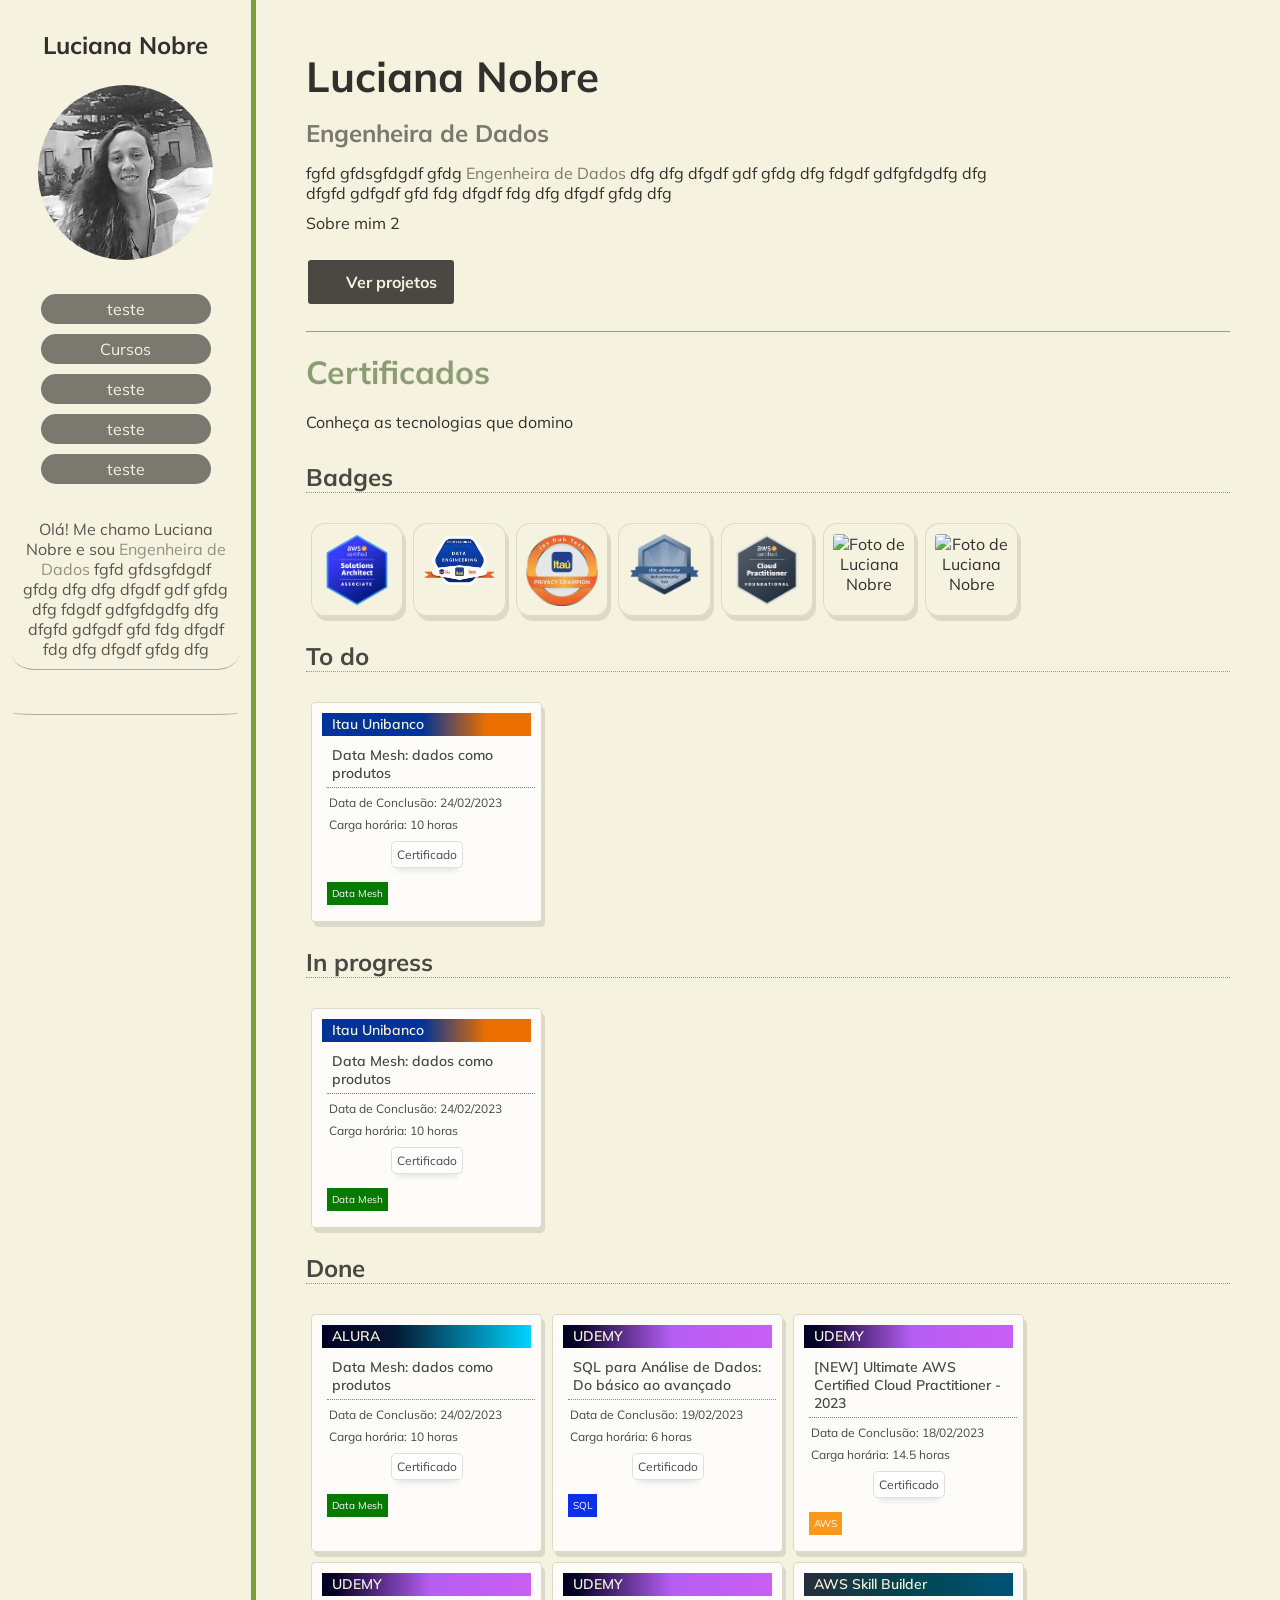
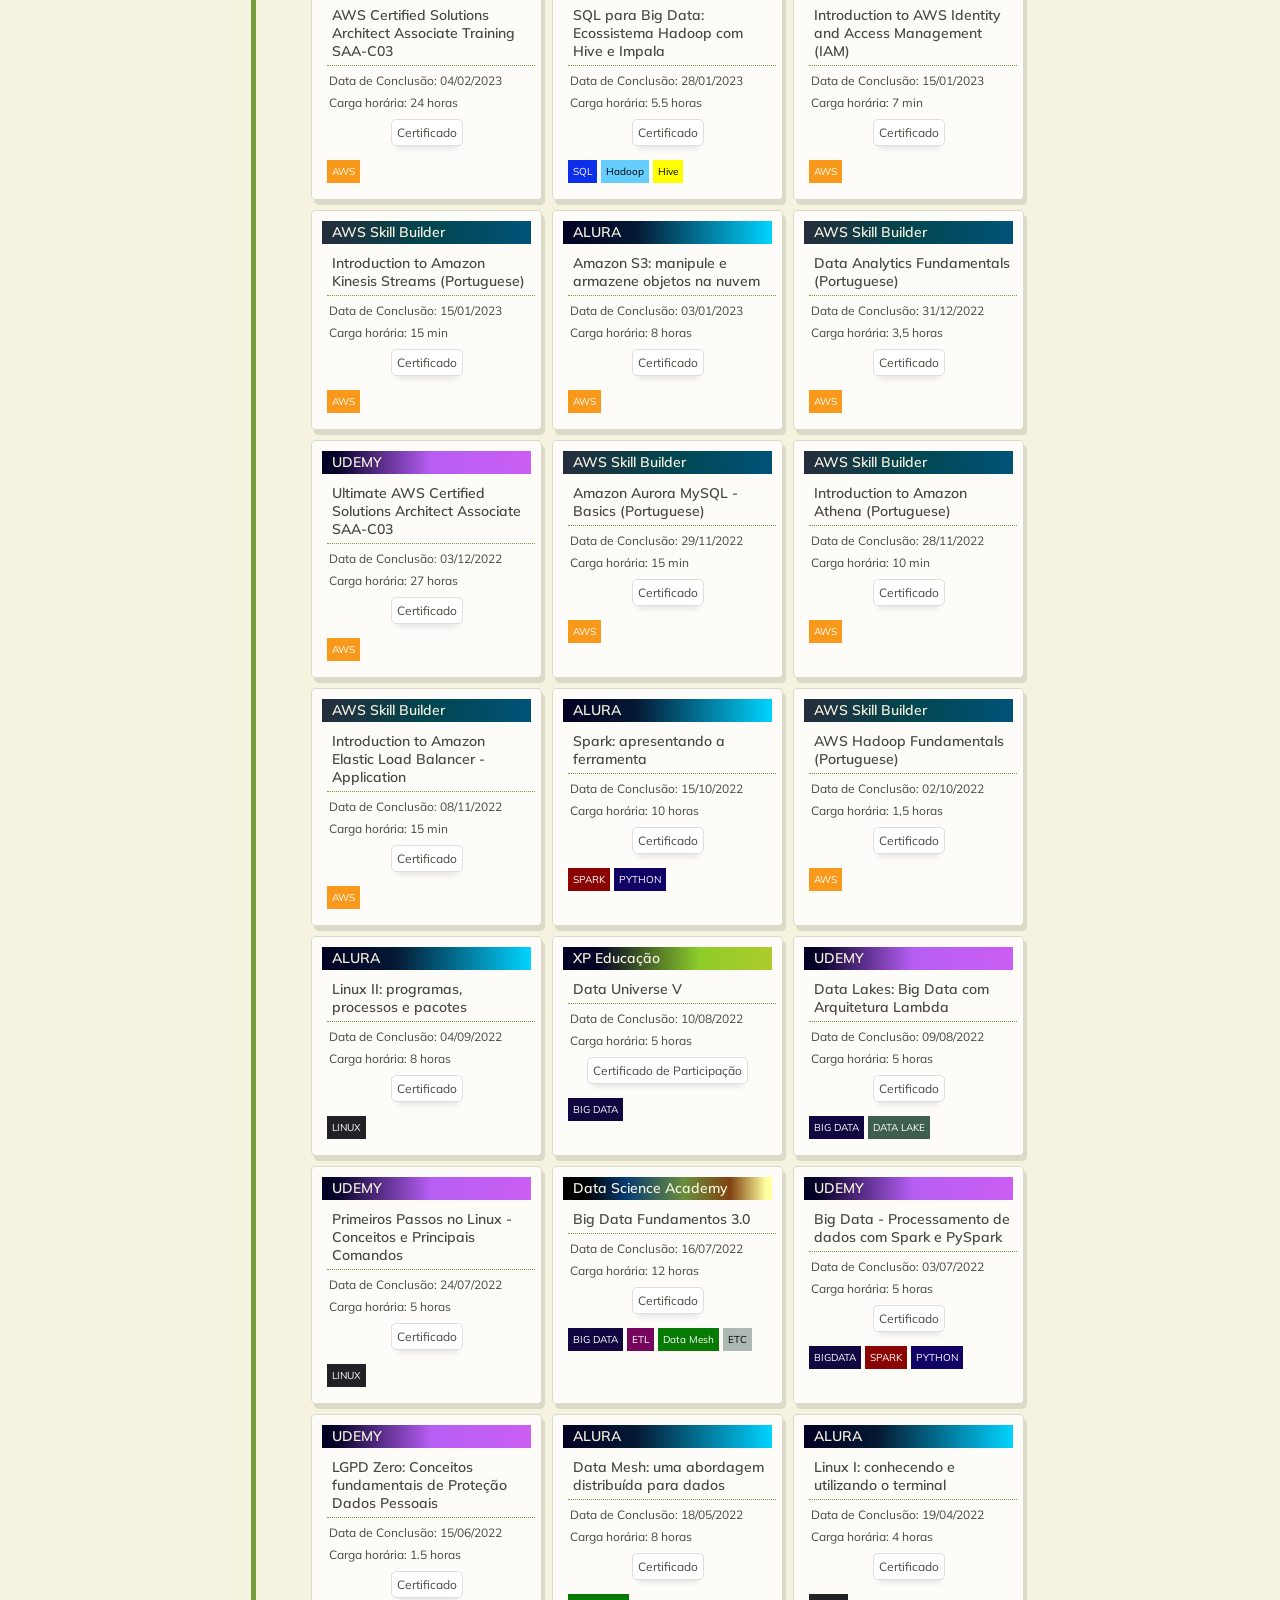
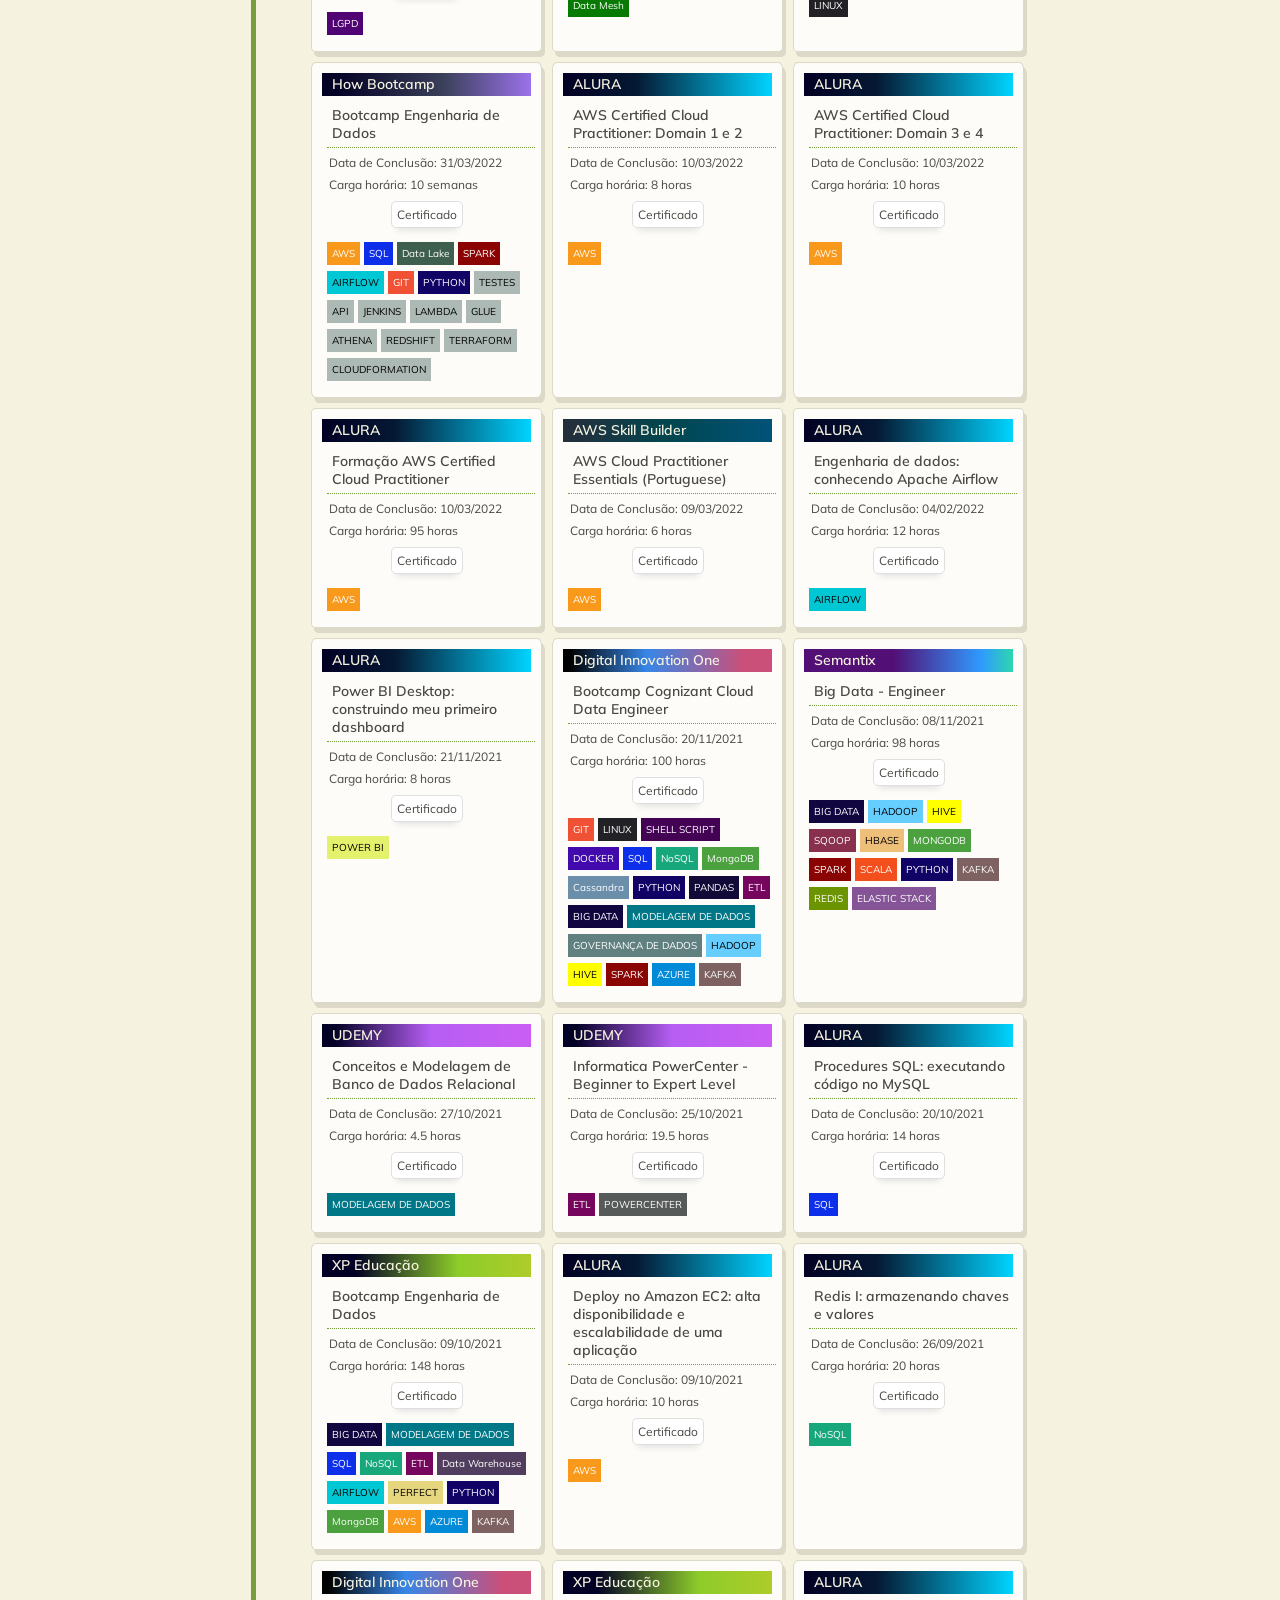
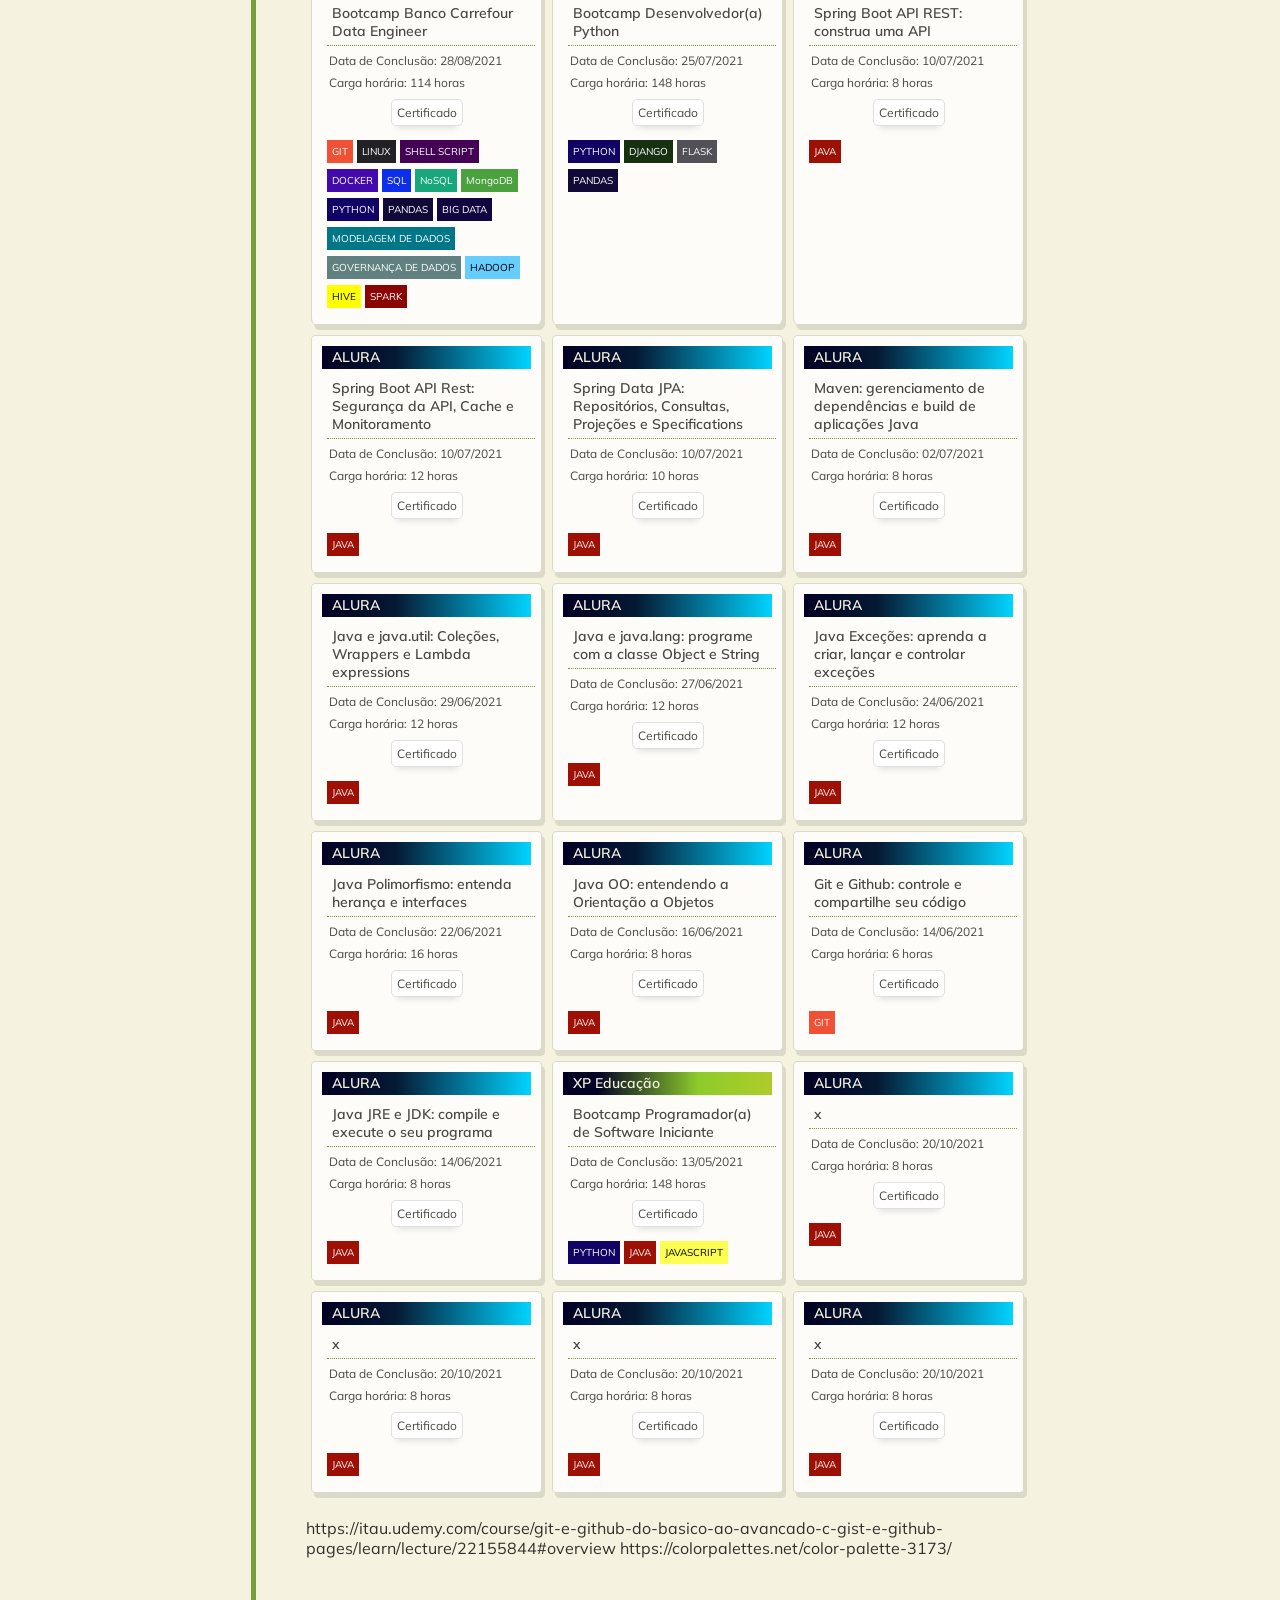
==== cursoss.html @ 5402121d "update" ====
<!DOCTYPE html>
<html lang="en">
<head>
    <meta charset="UTF-8">
    <meta http-equiv="X-UA-Compatible" content="IE=edge">
    <meta name="viewport" content="width=device-width, initial-scale=1.0">
    <title>Luciana Nobre - Engenheira de Dados</title>
    <!-- CSS da página-->
    <link rel="stylesheet" href="css/styles.css">
    <!-- Google Fonts -->
    <link rel="preconnect" href="https://fonts.googleapis.com">
    <link rel="preconnect" href="https://fonts.gstatic.com" crossorigin>
    <link href="https://fonts.googleapis.com/css2?family=Mulish:ital,wght@0,300;0,400;0,500;0,600;0,900;1,300;1,500&display=swap" rel="stylesheet">
    <!-- dev icon https://devicon.dev -->
    <link rel="stylesheet" href="https://cdn.jsdelivr.net/gh/devicons/devicon@v2.15.1/devicon.min.css">

</head>
<body>
    
    <main id="container">
        <aside id="bio-container">
           
            <h2>Luciana Nobre</h2>
            <img id="bio-image" src="img/profile.png" alt="Foto de Luciana Nobre">

            <ul id="menu-container">
                <li><a href="index.html" target="_blank">teste</a></li>
                <li><a href="cursoss.html" target="_blank">Cursos</a></li>
                <li><a href="#" target="_blank">teste</a></li>
                <li><a href="#" target="_blank">teste</a></li>
                <li><a href="#" target="_blank">teste</a></li>
            </ul>


            <p>Olá! Me chamo Luciana Nobre e sou <span class="highlight">Engenheira de Dados</span>
            fgfd gfdsgfdgdf gfdg dfg dfg dfgdf gdf gfdg dfg fdgdf gdfgfdgdfg dfg dfgfd gdfgdf gfd fdg dfgdf fdg dfg dfgdf gfdg dfg</p>
            <p id="welcome-text"></p>
            <ul id="social-container">
                <li><a href="#" target="_blank"><ion-icon name="logo-linkedin"></ion-icon></a></li>
                <li><a href="#" target="_blank"><ion-icon name="logo-medium"></ion-icon></a></li>
                <li><a href="#" target="_blank"><ion-icon name="logo-youtube"></ion-icon></a></li>
            </ul>
            <div id="email-container">
                <ion-icon name="lmail-outline"></ion-icon><a href="mailto:email@email.com" id=""></a>
            </div>
        </aside>
        <section id="about-container">
            <h1 id="name">Luciana  Nobre</h1>
            <p id="title"><span class="highlight">Engenheira de Dados</span></p>
            <p class="description">fgfd gfdsgfdgdf gfdg <span class="highlight">Engenheira de Dados</span> dfg dfg dfgdf gdf gfdg dfg fdgdf gdfgfdgdfg dfg dfgfd gdfgdf gfd fdg dfgdf fdg dfg dfgdf gfdg dfg</p>
            <p class="description">Sobre mim 2</p>
            <a href="#github" id="btn-project"><ion-icon name="logo-github"></ion-icon><span>Ver projetos</span></a>
            <h2 id="skills-section-title">Certificados</h2>
            <p class="description">Conheça as tecnologias que domino</p>

            <h3 id="cert-section-title">Badges</h3>
            <div id="skills-container">

                <div id="badge-box">
                    <img id="cert-image" src="img/bagdes/architect.png" width=140px alt="Foto de Luciana Nobre">
                </div>
            
                <div id="badge-box">
                    <img id="cert-image" src="img/bagdes/dataengineering.png" width=180px alt="Foto de Luciana Nobre">
                </div>

                <div id="badge-box">
                    <img id="cert-image" src="img/bagdes/privacychampion.png" width=140px alt="Foto de Luciana Nobre">
                </div>

                <div id="badge-box">
                    <img id="cert-image" src="img/bagdes/docadvocate.png" width=150px alt="Foto de Luciana Nobre">
                </div>

                <div id="badge-box">
                    <img id="cert-image" src="img/bagdes/practitioner.png" width=140px alt="Foto de Luciana Nobre">
                </div>

                <div id="badge-box">
                    <img id="cert-image"
                        src="https://api.badgr.io/public/assertions/3oemrLb4RgeD3HF2bSgjdQ/image"
                        width=140px alt="Foto de Luciana Nobre">
                </div>

                <div id="badge-box">
                    <img id="cert-image" src="https://images.credly.com/size/340x340/images/054913b2-e271-49a2-a1a4-9bf1c1f9a404/CyberEssentials.png" width=130px alt="Foto de Luciana Nobre">
                </div>
                
            </div>



            <h3 id="cert-section-title">To do</h3>

            <div id="skills-container">


                <div id="cert-box">
                    <p class="label-course itau">Itau Unibanco</p>
                    <p class="cert-title">Data Mesh: dados como produtos</p>
                    <p class="cert-origin">Data de Conclusão: 24/02/2023 </p>
                    <p class="cert-origin">Carga horária: 10 horas </p>
                    <a href="https://cursos.alura.com.br/user/luciana-ramos-nobre/course/data-mesh-dados-produtos/certificate"
                        target="_blank">
                        <p class="cert-link">Certificado </p>
                    </a>
                    <p class="label-origin"><span class="label datamesh">Data Mesh</span> </p>
                </div>

            </div>


            <h3 id="cert-section-title">In progress</h3>
            <div id="skills-container">


                    <div id="cert-box">
                        <p class="label-course itau">Itau Unibanco</p>
                        <p class="cert-title">Data Mesh: dados como produtos</p>
                        <p class="cert-origin">Data de Conclusão: 24/02/2023 </p>
                        <p class="cert-origin">Carga horária: 10 horas </p>
                        <a href="https://cursos.alura.com.br/user/luciana-ramos-nobre/course/data-mesh-dados-produtos/certificate"
                            target="_blank">
                            <p class="cert-link">Certificado </p>
                        </a>
                        <p class="label-origin"><span class="label datamesh">Data Mesh</span> </p>
                    </div>

            </div>

            <h3 id="cert-section-title">Done</h3>
                <div id="skills-container">
                    <div id="cert-box">
                        <p class="label-course alura">ALURA</p>
                        <p class="cert-title">Data Mesh: dados como produtos</p>
                        <p class="cert-origin">Data de Conclusão: 24/02/2023 </p>
                        <p class="cert-origin">Carga horária: 10 horas </p>
                        <a href="https://cursos.alura.com.br/user/luciana-ramos-nobre/course/data-mesh-dados-produtos/certificate"
                            target="_blank">
                            <p class="cert-link">Certificado </p>
                        </a>
                        <p class="label-origin"><span class="label datamesh">Data Mesh</span> </p>
                    </div>

                    <div id="cert-box">
                        <p class="label-course udemy">UDEMY</p>
                        <p class="cert-title">SQL para Análise de Dados: Do básico ao avançado</p>
                        <p class="cert-origin">Data de Conclusão: 19/02/2023 </p>
                        <p class="cert-origin">Carga horária: 6 horas </p>
                        <a href="https://itau.udemy.com/certificate/UC-559fff94-4fc5-4fc1-8f27-d34866e75a86/" target="_blank">
                            <p class="cert-link">Certificado</p>
                        </a>
                        <p class="label-origin"><span class="label sql">SQL</span>
                        </p>
                    </div>

                    <div id="cert-box">
                        <p class="label-course udemy">UDEMY</p>
                        <p class="cert-title">[NEW] Ultimate AWS Certified Cloud Practitioner - 2023</p>
                        <p class="cert-origin">Data de Conclusão: 18/02/2023 </p>
                        <p class="cert-origin">Carga horária: 14.5 horas </p>
                        <a href="https://itau.udemy.com/certificate/UC-7becbade-c11a-4b23-bc9a-18ac55a22223/" target="_blank">
                            <p class="cert-link">Certificado</p>
                        </a>
                        <p class="label-origin"><span class="label aws">AWS</span>
                        </p>
                    </div>

                    <div id="cert-box">
                        <p class="label-course udemy">UDEMY</p>
                        <p class="cert-title">AWS Certified Solutions Architect Associate Training SAA-C03</p>
                        <p class="cert-origin">Data de Conclusão: 04/02/2023 </p>
                        <p class="cert-origin">Carga horária: 24 horas </p>
                        <a href="https://itau.udemy.com/certificate/UC-b0757814-c2fb-4104-bdcd-51acf8ca28c7/" target="_blank">
                            <p class="cert-link">Certificado</p>
                        </a>
                        <p class="label-origin"><span class="label aws">AWS</span>
                        </p>
                    </div>

                    <div id="cert-box">
                        <p class="label-course udemy">UDEMY</p>
                        <p class="cert-title">SQL para Big Data: Ecossistema Hadoop com Hive e Impala</p>
                        <p class="cert-origin">Data de Conclusão: 28/01/2023 </p>
                        <p class="cert-origin">Carga horária: 5.5 horas </p>
                        <a href="https://www.udemy.com/certificate/UC-eda12c6e-1200-4909-a9f9-1c0cbfcc8b90/"
                            target="_blank">
                            <p class="cert-link">Certificado </p>
                        </a>
                        <p class="label-origin"><span class="label sql">SQL</span> <span class="label hadoop">Hadoop</span> <span class="label hive">Hive</span></p>
                    </div>

                    <div id="cert-box">
                        <p class="label-course awssb">AWS Skill Builder</p>
                        <p class="cert-title">Introduction to AWS Identity and Access Management (IAM)</p>
                        <p class="cert-origin">Data de Conclusão: 15/01/2023 </p>
                        <p class="cert-origin">Carga horária: 7 min </p>
                        <a href="img/cert/Introduction to AWS Identity and Access Management (IAM)120_3_795036_1673816313_AWS Course Completion Certificate.pdf"
                            target="_blank">
                            <p class="cert-link">Certificado </p>
                        </a>
                        <p class="label-origin"><span class="label aws">AWS</span> </p>
                    </div>

                    <div id="cert-box">
                        <p class="label-course awssb">AWS Skill Builder</p>
                        <p class="cert-title">Introduction to Amazon Kinesis Streams (Portuguese)</p>
                        <p class="cert-origin">Data de Conclusão: 15/01/2023 </p>
                        <p class="cert-origin">Carga horária: 15 min</p>
                        <a href="img/cert/Introduction to Amazon Kinesis Streams (Portuguese)4156_3_795036_1673792660_AWS Course Completion Certificate.pdf"
                            target="_blank">
                            <p class="cert-link">Certificado </p>
                        </a>
                        <p class="label-origin"><span class="label aws">AWS</span> </p>
                    </div>


                    <div id="cert-box">
                        <p class="label-course alura">ALURA</p>
                        <p class="cert-title">Amazon S3: manipule e armazene objetos na nuvem</p>
                        <p class="cert-origin">Data de Conclusão: 03/01/2023 </p>
                        <p class="cert-origin">Carga horária: 8 horas </p>
                        <a href="https://cursos.alura.com.br/user/luciana-ramos-nobre/course/amazon-s3-manipule-armazene-objetos-nuvem/certificate"
                            target="_blank">
                            <p class="cert-link">Certificado </p>
                        </a>
                        <p class="label-origin"><span class="label aws">AWS</span> </p>
                    </div>

                    <div id="cert-box">
                        <p class="label-course awssb">AWS Skill Builder</p>
                        <p class="cert-title">Data Analytics Fundamentals (Portuguese)</p>
                        <p class="cert-origin">Data de Conclusão: 31/12/2022 </p>
                        <p class="cert-origin">Carga horária: 3,5 horas </p>
                        <a href="img/cert/Data Analytics Fundamentals (Portuguese)570_3_795036_1672540501_AWS Course Completion Certificate.pdf"
                            target="_blank">
                            <p class="cert-link">Certificado </p>
                        </a>
                        <p class="label-origin"><span class="label aws">AWS</span> </p>
                    </div>
 
                    <div id="cert-box">
                        <p class="label-course udemy">UDEMY</p>
                        <p class="cert-title">Ultimate AWS Certified Solutions Architect Associate SAA-C03</p>
                        <p class="cert-origin">Data de Conclusão: 03/12/2022 </p>
                        <p class="cert-origin">Carga horária: 27 horas </p>
                        <a href="https://itau.udemy.com/certificate/UC-832a528a-e876-48d8-8bc8-7c48117aadd4/" target="_blank">
                            <p class="cert-link">Certificado</p>
                        </a>
                        <p class="label-origin"><span class="label aws">AWS</span>
                        </p>
                    </div>

                    <div id="cert-box">
                        <p class="label-course awssb">AWS Skill Builder</p>
                        <p class="cert-title">Amazon Aurora MySQL - Basics (Portuguese)</p>
                        <p class="cert-origin">Data de Conclusão: 29/11/2022 </p>
                        <p class="cert-origin">Carga horária: 15 min</p>
                        <a href="img/cert/Amazon Aurora MySQL - Basics (Portuguese)9262_3_795036_1669767114_AWS Course Completion Certificate.pdf"
                            target="_blank">
                            <p class="cert-link">Certificado </p>
                        </a>
                        <p class="label-origin"><span class="label aws">AWS</span> </p>
                    </div>


                    <div id="cert-box">
                        <p class="label-course awssb">AWS Skill Builder</p>
                        <p class="cert-title">Introduction to Amazon Athena (Portuguese)</p>
                        <p class="cert-origin">Data de Conclusão: 28/11/2022 </p>
                        <p class="cert-origin">Carga horária: 10 min</p>
                        <a href="img/cert/Introduction to Amazon Athena (Portuguese)5838_3_795036_1669606827_AWS Course Completion Certificate.pdf"
                            target="_blank">
                            <p class="cert-link">Certificado </p>
                        </a>
                        <p class="label-origin"><span class="label aws">AWS</span> </p>
                    </div>

                    <div id="cert-box">
                        <p class="label-course awssb">AWS Skill Builder</p>
                        <p class="cert-title">Introduction to Amazon Elastic Load Balancer - Application</p>
                        <p class="cert-origin">Data de Conclusão: 08/11/2022 </p>
                        <p class="cert-origin">Carga horária: 15 min</p>
                        <a href="img/cert/Introduction to Amazon Elastic Load Balancer - Application30_3_795036_1667959614_AWS Course Completion Certificate.pdf"
                            target="_blank">
                            <p class="cert-link">Certificado </p>
                        </a>
                        <p class="label-origin"><span class="label aws">AWS</span> </p>
                    </div>


                    <div id="cert-box">
                        <p class="label-course alura">ALURA</p>
                        <p class="cert-title">Spark: apresentando a ferramenta</p>
                        <p class="cert-origin">Data de Conclusão: 15/10/2022 </p>
                        <p class="cert-origin">Carga horária: 10 horas </p>
                        <a href="https://cursos.alura.com.br/user/luciana-ramos-nobre/course/spark-apresentando-ferramenta/certificate"
                            target="_blank">
                            <p class="cert-link">Certificado </p>
                        </a>
                        <p class="label-origin"><span class="label spark">SPARK</span>
                            <span class="label python">PYTHON</span>
                        </p>
                    </div>
 
                    <div id="cert-box">
                        <p class="label-course awssb">AWS Skill Builder</p>
                        <p class="cert-title">AWS Hadoop Fundamentals (Portuguese)</p>
                        <p class="cert-origin">Data de Conclusão: 02/10/2022 </p>
                        <p class="cert-origin">Carga horária: 1,5 horas </p>
                        <a href="img/cert/AWS Hadoop Fundamentals (Portuguese)10592_3_795036_1664681034_AWS Course Completion Certificate (1).pdf"
                            target="_blank">
                            <p class="cert-link">Certificado </p>
                        </a>
                        <p class="label-origin"><span class="label aws">AWS</span> </p>
                    </div>

                    <div id="cert-box">
                        <p class="label-course alura">ALURA</p>
                        <p class="cert-title">Linux II: programas, processos e pacotes</p>
                        <p class="cert-origin">Data de Conclusão: 04/09/2022 </p>
                        <p class="cert-origin">Carga horária: 8 horas </p>
                        <a href="https://cursos.alura.com.br/user/luciana-ramos-nobre/course/linux-ubuntu-processos/certificate"
                            target="_blank">
                            <p class="cert-link">Certificado </p>
                        </a>
                        <p class="label-origin"><span class="label linux">LINUX</span> </p>
                    </div>







                    <div id="cert-box">
                        <p class="label-course xpedu">XP Educação</p>
                        <p class="cert-title">Data Universe V</p>
                        <p class="cert-origin">Data de Conclusão: 10/08/2022 </p>
                        <p class="cert-origin">Carga horária: 5 horas </p>
                        <a href="img/cert/certificado_datauniverse5_nobrelu_d6754bb82283410a1e2e59fa872f6e31.pdf" target="_blank">
                            <p class="cert-link">Certificado de Participação</p>
                        </a>
                        <p class="label-origin"><span class="label bigdata">BIG DATA</span>
                        </p>
                    </div>


                    <div id="cert-box">
                        <p class="label-course udemy">UDEMY</p>
                        <p class="cert-title">Data Lakes: Big Data com Arquitetura Lambda</p>
                        <p class="cert-origin">Data de Conclusão: 09/08/2022 </p>
                        <p class="cert-origin">Carga horária: 5 horas </p>
                        <a href="https://itau.udemy.com/certificate/UC-09489215-c96b-4dde-8886-65138253b140/" target="_blank">
                            <p class="cert-link">Certificado</p>
                        </a>
                        <p class="label-origin"><span class="label bigdata">BIG DATA</span> <span class="label datalake">DATA LAKE</span></p>
                    </div>
                    
                    <div id="cert-box">
                        <p class="label-course udemy">UDEMY</p>
                        <p class="cert-title">Primeiros Passos no Linux - Conceitos e Principais Comandos</p>
                        <p class="cert-origin">Data de Conclusão: 24/07/2022 </p>
                        <p class="cert-origin">Carga horária: 5 horas </p>
                        <a href="https://itau.udemy.com/certificate/UC-27ddb4c1-4343-41ca-8152-03fe1dd5f3a8/" target="_blank">
                            <p class="cert-link">Certificado</p>
                        </a>
                        <p class="label-origin"><span class="label linux">LINUX</span>
                        </p>
                    </div>

                    <div id="cert-box">
                        <p class="label-course dsa">Data Science Academy</p>
                        <p class="cert-title">Big Data Fundamentos 3.0
                        </p>
                        <p class="cert-origin">Data de Conclusão: 16/07/2022 </p>
                        <p class="cert-origin">Carga horária: 12 horas </p>
                        <a href="img/cert/certificate-big-data-fundamentos-30-60ec7800e32fc38b555ace1e (1).pdf" target="_blank">
                            <p class="cert-link">Certificado</p>
                        </a>
                        <p class="label-origin"><span class="label bigdata">BIG DATA</span>
                            <span class="label etl">ETL</span>
                            <span class="label datamesh">Data Mesh</span>
                            <span class="label generic">ETC</span>
                        </p>
                    </div>

                    <div id="cert-box">
                        <p class="label-course udemy">UDEMY</p>
                        <p class="cert-title">Big Data - Processamento de dados com Spark e PySpark
</p>
                        <p class="cert-origin">Data de Conclusão: 03/07/2022 </p>
                        <p class="cert-origin">Carga horária: 5 horas </p>
                        <a href="https://itau.udemy.com/certificate/UC-ccbdd399-8d48-4c03-a095-5cf41cc651b5/" target="_blank">
                            <p class="cert-link">Certificado</p>
                        </a>
                        <p class="label-origin"><span class="label bigdata">BIGDATA</span>
                            <span class="label spark">SPARK</span>
                            <span class="label python">PYTHON</span>
                        </p>
                    </div>

                    <div id="cert-box">
                        <p class="label-course udemy">UDEMY</p>
                        <p class="cert-title">LGPD Zero: Conceitos fundamentais de Proteção Dados Pessoais
                        </p>
                        <p class="cert-origin">Data de Conclusão: 15/06/2022 </p>
                        <p class="cert-origin">Carga horária: 1.5 horas </p>
                        <a href="https://itau.udemy.com/certificate/UC-43b2eb29-bc56-4c80-a2f0-a3d3eec55cbd/" target="_blank">
                            <p class="cert-link">Certificado</p>
                        </a>
                        <p class="label-origin"><span class="label lgpd">LGPD</span>
                         
                        </p>
                    </div>

                    <div id="cert-box">
                        <p class="label-course alura">ALURA</p>
                
                        <p class="cert-title"> Data Mesh: uma abordagem distribuída para dados</p>
                        <p class="cert-origin">Data de Conclusão: 18/05/2022 </p>
                        <p class="cert-origin">Carga horária: 8 horas </p>
                        <a href="https://cursos.alura.com.br/user/luciana-ramos-nobre/course/data-mesh-abordagem-distribuida-dados/certificate"
                            target="_blank">
                            <p class="cert-link">Certificado </p>
                        </a>
                        <p class="label-origin"><span class="label datamesh">Data Mesh</span> </p>
                    </div>
                
                    <div id="cert-box">
                        <p class="label-course alura">ALURA</p>
                
                        <p class="cert-title">Linux I: conhecendo e utilizando o terminal</p>
                        <p class="cert-origin">Data de Conclusão: 19/04/2022 </p>
                        <p class="cert-origin">Carga horária: 4 horas </p>
                        <a href="https://cursos.alura.com.br/user/luciana-ramos-nobre/course/linux-ubuntu/certificate"
                            target="_blank">
                            <p class="cert-link">Certificado </p>
                        </a>
                        <p class="label-origin"><span class="label linux">LINUX</span> </p>
                    </div>
 
                    <div id="cert-box">
                        <p class="label-course howedu">How Bootcamp</p>
                    
                        <p class="cert-title">Bootcamp Engenharia de Dados</p>
                        <p class="cert-origin">Data de Conclusão: 31/03/2022 </p>
                        <p class="cert-origin">Carga horária: 10 semanas </p>
                        <a href="https://drive.google.com/file/d/19Rg70jIqKD8wIl8rSXg6agtAp0u2NSJG/view"
                            target="_blank">
                            <p class="cert-link">Certificado </p>
                        </a>
                        <p class="label-origin"><span class="label aws">AWS</span> 
                        <span class="label sql">SQL</span>
                        <span class="label datalake">Data Lake</span>
                        <span class="label spark">SPARK</span>
                        <span class="label airflow">AIRFLOW</span>
                        <span class="label git">GIT</span>
                        <span class="label python">PYTHON</span>
                        <span class="label generic">TESTES</span>
                        <span class="label generic">API</span>
                        <span class="label generic">JENKINS</span>
                        <span class="label generic">LAMBDA</span>
                        <span class="label generic">GLUE</span>
                        <span class="label generic">ATHENA</span>
                        <span class="label generic">REDSHIFT</span>
                        <span class="label generic">TERRAFORM</span>
                        <span class="label generic">CLOUDFORMATION</span>

                        </p>
                    </div>

                    <div id="cert-box">
                        <p class="label-course alura">ALURA</p>
                
                        <p class="cert-title">AWS Certified Cloud Practitioner: Domain 1 e 2</p>
                        <p class="cert-origin">Data de Conclusão: 10/03/2022 </p>
                        <p class="cert-origin">Carga horária: 8 horas </p>
                        <a href="https://cursos.alura.com.br/user/luciana-ramos-nobre/course/aws-certified-cloud-practitioner-domain-1-e-2/certificate"
                            target="_blank">
                            <p class="cert-link">Certificado </p>
                        </a>
                        <p class="label-origin"><span class="label aws">AWS</span> </p>
                    </div>
                
                    <div id="cert-box">
                        <p class="label-course alura">ALURA</p>
                        <p class="cert-title">AWS Certified Cloud Practitioner: Domain 3 e 4</p>
                        <p class="cert-origin">Data de Conclusão: 10/03/2022 </p>
                        <p class="cert-origin">Carga horária: 10 horas </p>
                        <a href="https://cursos.alura.com.br/user/luciana-ramos-nobre/course/aws-certified-cloud-practitioner-domain-3-e-4/certificate"
                            target="_blank">
                            <p class="cert-link">Certificado </p>
                        </a>
                        <p class="label-origin"><span class="label aws">AWS</span> </p>
                    </div>


                    <div id="cert-box">
                        <p class="label-course alura">ALURA</p>
                        <p class="cert-title">Formação AWS Certified Cloud Practitioner</p>
                        <p class="cert-origin">Data de Conclusão: 10/03/2022 </p>
                        <p class="cert-origin">Carga horária: 95 horas </p>
                        <a href="https://cursos.alura.com.br/user/luciana-ramos-nobre/degree-aws-certified-cloud-practitioner-54998/certificate"
                            target="_blank">
                            <p class="cert-link">Certificado </p>
                        </a>
                        <p class="label-origin"><span class="label aws">AWS</span> </p>
                    </div>
 
                    <div id="cert-box">
                        <p class="label-course awssb">AWS Skill Builder</p>
                        <p class="cert-title">AWS Cloud Practitioner Essentials (Portuguese)</p>
                        <p class="cert-origin">Data de Conclusão: 09/03/2022 </p>
                        <p class="cert-origin">Carga horária: 6 horas </p>
                        <a href="img/cert/AWS Cloud Practitioner Essentials (Portuguese)_AWS Course Completion Certificate.pdf"
                            target="_blank">
                            <p class="cert-link">Certificado </p>
                        </a>
                        <p class="label-origin"><span class="label aws">AWS</span> </p>
                    </div>


                    <div id="cert-box">
                        <p class="label-course alura">ALURA</p>
                        <p class="cert-title">Engenharia de dados: conhecendo Apache Airflow</p>
                        <p class="cert-origin">Data de Conclusão: 04/02/2022 </p>
                        <p class="cert-origin">Carga horária: 12 horas </p>
                        <a href="https://cursos.alura.com.br/user/luciana-ramos-nobre/course/engenharia-dados-apache-airflow/certificate"
                            target="_blank">
                            <p class="cert-link">Certificado </p>
                        </a>
                        <p class="label-origin"><span class="label airflow">AIRFLOW</span> </p>
                    </div>

                    <div id="cert-box">
                        <p class="label-course alura">ALURA</p>
                        <p class="cert-title">Power BI Desktop: construindo meu primeiro dashboard</p>
                        <p class="cert-origin">Data de Conclusão: 21/11/2021 </p>
                        <p class="cert-origin">Carga horária: 8 horas </p>
                        <a href="https://cursos.alura.com.br/user/luciana-ramos-nobre/course/power-bi-desktop-primeiro-dashboard/certificate"
                            target="_blank">
                            <p class="cert-link">Certificado </p>
                        </a>
                        <p class="label-origin"><span class="label powerbi">POWER BI</span> </p>
                    </div>

                    <div id="cert-box">
                        <p class="label-course dio">Digital Innovation One</p>
                        <p class="cert-title">Bootcamp Cognizant Cloud Data Engineer</p>
                        <p class="cert-origin">Data de Conclusão: 20/11/2021 </p>
                        <p class="cert-origin">Carga horária: 100 horas </p>
                        <a href="https://www.dio.me/certificate/15CDFAF0" target="_blank">
                            <p class="cert-link">Certificado</p>
                        </a>
                        <p class="label-origin">
                            <span class="label git">GIT</span>
                            <span class="label linux">LINUX</span>
                            <span class="label shell">SHELL SCRIPT</span>
                            <span class="label docker">DOCKER</span>
                            <span class="label sql">SQL</span>
                            <span class="label nosql">NoSQL</span>
                            <span class="label mongodb">MongoDB</span>
                            <span class="label cassandra">Cassandra</span>
                            <span class="label python">PYTHON</span>
                            <span class="label pandas">PANDAS</span>
                            <span class="label etl">ETL</span>
                            <span class="label bigdata">BIG DATA</span>
                            <span class="label modelagem">MODELAGEM DE DADOS</span>
                            <span class="label governanca">GOVERNANÇA DE DADOS</span>
                            <span class="label hadoop">HADOOP</span>
                            <span class="label hive">HIVE</span>
                            <span class="label spark">SPARK</span>
                            <span class="label azure">AZURE</span>
                            <span class="label kafka">KAFKA</span>
                            
                    
                        </p>
                    </div>

                    <div id="cert-box">
                        <p class="label-course semantix">Semantix</p>
                        <p class="cert-title">Big Data - Engineer</p>
                        <p class="cert-origin">Data de Conclusão: 08/11/2021 </p>
                        <p class="cert-origin">Carga horária: 98 horas </p>
                        <a href="https://badgr.com/public/assertions/3oemrLb4RgeD3HF2bSgjdQ" target="_blank">
                            <p class="cert-link">Certificado</p>
                        </a>
                        <p class="label-origin">
                            <span class="label bigdata">BIG DATA</span>
                            <span class="label hadoop">HADOOP</span>
                            <span class="label hive">HIVE</span>
                            <span class="label sqoop">SQOOP</span>
                            <span class="label hbase">HBASE</span>
                            <span class="label mongodb">MONGODB</span>
                            <span class="label spark">SPARK</span>
                            <span class="label scala">SCALA</span>
                            <span class="label python">PYTHON</span>
                            <span class="label kafka">KAFKA</span>
                            <span class="label redis">REDIS</span>
                            <span class="label elastic">ELASTIC STACK</span>
                        </p>
                    </div>


                    <div id="cert-box">
                        <p class="label-course udemy">UDEMY</p>
                        <p class="cert-title">Conceitos e Modelagem de Banco de Dados Relacional</p>
                        <p class="cert-origin">Data de Conclusão: 27/10/2021 </p>
                        <p class="cert-origin">Carga horária: 4.5 horas </p>
                        <a href="https://itau.udemy.com/certificate/UC-faa355ce-e0a8-4c79-9aa9-a3b315c2ca30/" target="_blank">
                            <p class="cert-link">Certificado</p>
                        </a>
                        <p class="label-origin"><span class="label modelagem">MODELAGEM DE DADOS</span>
                        </p>
                    </div>

                    <div id="cert-box">
                        <p class="label-course udemy">UDEMY</p>
                        <p class="cert-title">Informatica PowerCenter - Beginner to Expert Level</p>
                        <p class="cert-origin">Data de Conclusão: 25/10/2021 </p>
                        <p class="cert-origin">Carga horária: 19.5 horas </p>
                        <a href="https://itau.udemy.com/certificate/UC-af078af5-9540-4eea-b46e-ff7746eea5af/" target="_blank">
                            <p class="cert-link">Certificado </p>
                        </a>
                        <p class="label-origin"><span class="label etl">ETL</span> <span class="label powercenter">POWERCENTER</span></p>
                    </div>

                    <div id="cert-box">
                        <p class="label-course alura">ALURA</p>
                        <p class="cert-title">Procedures SQL: executando código no MySQL</p>
                        <p class="cert-origin">Data de Conclusão: 20/10/2021 </p>
                        <p class="cert-origin">Carga horária: 14 horas </p>
                        <a href="https://cursos.alura.com.br/user/luciana-ramos-nobre/course/mysql-procedures/certificate"
                            target="_blank">
                            <p class="cert-link">Certificado </p>
                        </a>
                        <p class="label-origin"><span class="label sql">SQL</span> </p>
                    </div>

                    <div id="cert-box">
                        <p class="label-course xpedu">XP Educação</p>
                        <p class="cert-title">Bootcamp Engenharia de Dados</p>
                        <p class="cert-origin">Data de Conclusão: 09/10/2021 </p>
                        <p class="cert-origin">Carga horária: 148 horas </p>
                        <a href="img/cert/certificado_engdedados_nobrelu_c8242f239c29d3253c610b262c7dcdf4.pdf" target="_blank">
                            <p class="cert-link">Certificado</p>
                        </a>
                        <p class="label-origin"><span class="label bigdata">BIG DATA</span>
                        <span class="label modelagem">MODELAGEM DE DADOS</span>
                        <span class="label sql">SQL</span>
                        <span class="label nosql">NoSQL</span>
                        <span class="label etl">ETL</span>
                        <span class="label dw">Data Warehouse</span>
                        <span class="label airflow">AIRFLOW</span>
                        <span class="label perfect">PERFECT</span>
                        <span class="label python">PYTHON</span>
                        <span class="label mongodb">MongoDB</span>
                        <span class="label aws">AWS</span>
                        <span class="label azure">AZURE</span>
                        <span class="label kafka">KAFKA</span>
                        </p>
                    </div>

                    <div id="cert-box">
                        <p class="label-course alura">ALURA</p>
                        <p class="cert-title">Deploy no Amazon EC2: alta disponibilidade e escalabilidade de uma aplicação</p>
                        <p class="cert-origin">Data de Conclusão: 09/10/2021 </p>
                        <p class="cert-origin">Carga horária: 10 horas </p>
                        <a href="hhttps://cursos.alura.com.br/user/luciana-ramos-nobre/course/amazon-ec2-disponibilidade-escalabilidade/certificate"
                            target="_blank">
                            <p class="cert-link">Certificado </p>
                        </a>
                        <p class="label-origin"><span class="label aws">AWS</span> </p>
                    </div>

                    <div id="cert-box">
                        <p class="label-course alura">ALURA</p>
                        <p class="cert-title">Redis I: armazenando chaves e valores</p>
                        <p class="cert-origin">Data de Conclusão: 26/09/2021</p>
                        <p class="cert-origin">Carga horária: 20 horas </p>
                        <a href="https://cursos.alura.com.br/user/luciana-ramos-nobre/course/nosql-chave-valor-com-redis-1/certificate"
                            target="_blank">
                            <p class="cert-link">Certificado </p>
                        </a>
                        <p class="label-origin"><span class="label nosql">NoSQL</span> </p>
                    </div>

                    <div id="cert-box">
                        <p class="label-course dio">Digital Innovation One</p>
                        <p class="cert-title">Bootcamp Banco Carrefour Data Engineer</p>
                        <p class="cert-origin">Data de Conclusão: 28/08/2021 </p>
                        <p class="cert-origin">Carga horária: 114 horas </p>
                        <a href="https://www.dio.me/certificate/E2C84A73" target="_blank">
                            <p class="cert-link">Certificado</p>
                        </a>
                        <p class="label-origin">
                            <span class="label git">GIT</span>
                            <span class="label linux">LINUX</span>
                            <span class="label shell">SHELL SCRIPT</span>
                            <span class="label docker">DOCKER</span>
                            <span class="label sql">SQL</span>
                            <span class="label nosql">NoSQL</span>
                            <span class="label mongodb">MongoDB</span>
                            <span class="label python">PYTHON</span>
                            <span class="label pandas">PANDAS</span>
                            <span class="label bigdata">BIG DATA</span>
                            <span class="label modelagem">MODELAGEM DE DADOS</span>
                            <span class="label governanca">GOVERNANÇA DE DADOS</span>
                            <span class="label hadoop">HADOOP</span>
                            <span class="label hive">HIVE</span>
                            <span class="label spark">SPARK</span>
                            
                                       
                        </p>
                    </div>


                    <div id="cert-box">
                        <p class="label-course xpedu">XP Educação</p>
                        <p class="cert-title">Bootcamp Desenvolvedor(a) Python</p>
                        <p class="cert-origin">Data de Conclusão: 25/07/2021 </p>
                        <p class="cert-origin">Carga horária: 148 horas </p>
                        <a href="img/cert/certificado_python_nobrelu_f4973bb21cd36007dfaff5f732ca7990.pdf" target="_blank">
                            <p class="cert-link">Certificado</p>
                        </a>
                        <p class="label-origin">
                            <span class="label python">PYTHON</span>
                            <span class="label django">DJANGO</span>
                            <span class="label flask">FLASK</span>
                            <span class="label pandas">PANDAS</span>

                        </p>
                    </div>

                    <div id="cert-box">
                        <p class="label-course alura">ALURA</p>
                        <p class="cert-title">Spring Boot API REST: construa uma API</p>
                        <p class="cert-origin">Data de Conclusão: 10/07/2021 </p>
                        <p class="cert-origin">Carga horária: 8 horas </p>
                        <a href="https://cursos.alura.com.br/user/luciana-ramos-nobre/course/spring-boot-api-rest/certificate"
                            target="_blank">
                            <p class="cert-link">Certificado </p>
                        </a>
                        <p class="label-origin"><span class="label java">JAVA</span> </p>
                    </div>

                    <div id="cert-box">
                        <p class="label-course alura">ALURA</p>
                        <p class="cert-title">Spring Boot API Rest: Segurança da API, Cache e Monitoramento</p>
                        <p class="cert-origin">Data de Conclusão: 10/07/2021 </p>
                        <p class="cert-origin">Carga horária: 12 horas </p>
                        <a href="https://cursos.alura.com.br/user/luciana-ramos-nobre/course/spring-boot-seguranca-cache-monitoramento/certificate"
                            target="_blank">
                            <p class="cert-link">Certificado </p>
                        </a>
                        <p class="label-origin"><span class="label java">JAVA</span> </p>
                    </div>

                    <div id="cert-box">
                        <p class="label-course alura">ALURA</p>
                        <p class="cert-title">Spring Data JPA: Repositórios, Consultas, Projeções e Specifications</p>
                        <p class="cert-origin">Data de Conclusão: 10/07/2021 </p>
                        <p class="cert-origin">Carga horária: 10 horas </p>
                        <a href="https://cursos.alura.com.br/user/luciana-ramos-nobre/course/spring-data-jpa/certificate"
                            target="_blank">
                            <p class="cert-link">Certificado </p>
                        </a>
                        <p class="label-origin"><span class="label java">JAVA</span></p>
                    </div>

                    <div id="cert-box">
                        <p class="label-course alura">ALURA</p>
                        <p class="cert-title">Maven: gerenciamento de dependências e build de aplicações Java</p>
                        <p class="cert-origin">Data de Conclusão: 02/07/2021 </p>
                        <p class="cert-origin">Carga horária: 8 horas </p>
                        <a href="https://cursos.alura.com.br/user/luciana-ramos-nobre/course/maven-gerenciamento-dependencias-build-aplicacoes-java/certificate"
                            target="_blank">
                            <p class="cert-link">Certificado </p>
                        </a>
                        <p class="label-origin"><span class="label java">JAVA</span> </p>
                    </div>
                    
                    <div id="cert-box">
                        <p class="label-course alura">ALURA</p>
                        <p class="cert-title">Java e java.util: Coleções, Wrappers e Lambda expressions</p>
                        <p class="cert-origin">Data de Conclusão: 29/06/2021 </p>
                        <p class="cert-origin">Carga horária: 12 horas </p>
                        <a href="https://cursos.alura.com.br/user/luciana-ramos-nobre/course/java-util-lambdas/certificate"
                            target="_blank">
                            <p class="cert-link">Certificado </p>
                        </a>
                        <p class="label-origin"><span class="label java">JAVA</span> </p>
                    </div>
                    
                    <div id="cert-box">
                        <p class="label-course alura">ALURA</p>
                        <p class="cert-title">Java e java.lang: programe com a classe Object e String</p>
                        <p class="cert-origin">Data de Conclusão: 27/06/2021 </p>
                        <p class="cert-origin">Carga horária: 12 horas </p>
                        <a href="https://cursos.alura.com.br/user/luciana-ramos-nobre/course/java-pacotes-e-java-lang/certificate"
                            target="_blank">
                            <p class="cert-link">Certificado </p>
                        </a>
                        <p class="label-origin"><span class="label java">JAVA</span></p>
                    </div>

                    <div id="cert-box">
                        <p class="label-course alura">ALURA</p>
                        <p class="cert-title">Java Exceções: aprenda a criar, lançar e controlar exceções</p>
                        <p class="cert-origin">Data de Conclusão: 24/06/2021 </p>
                        <p class="cert-origin">Carga horária: 12 horas </p>
                        <a href="https://cursos.alura.com.br/user/luciana-ramos-nobre/course/java-excecoes/certificate"
                            target="_blank">
                            <p class="cert-link">Certificado </p>
                        </a>
                        <p class="label-origin"><span class="label java">JAVA</span> </p>
                    </div>
                    
                    <div id="cert-box">
                        <p class="label-course alura">ALURA</p>
                        <p class="cert-title">Java Polimorfismo: entenda herança e interfaces</p>
                        <p class="cert-origin">Data de Conclusão: 22/06/2021 </p>
                        <p class="cert-origin">Carga horária: 16 horas </p>
                        <a href="https://cursos.alura.com.br/user/luciana-ramos-nobre/course/java-heranca-interfaces-polimorfismo/certificate"
                            target="_blank">
                            <p class="cert-link">Certificado </p>
                        </a>
                        <p class="label-origin"><span class="label java">JAVA</span> </p>
                    </div>
                    
                    <div id="cert-box">
                        <p class="label-course alura">ALURA</p>
                        <p class="cert-title">Java OO: entendendo a Orientação a Objetos</p>
                        <p class="cert-origin">Data de Conclusão: 16/06/2021 </p>
                        <p class="cert-origin">Carga horária: 8 horas </p>
                        <a href="https://cursos.alura.com.br/user/luciana-ramos-nobre/course/java-introducao-orientacao-objetos/certificate"
                            target="_blank">
                            <p class="cert-link">Certificado </p>
                        </a>
                        <p class="label-origin"><span class="label java">JAVA</span></p>
                    </div>

                    <div id="cert-box">
                        <p class="label-course alura">ALURA</p>
                        <p class="cert-title">Git e Github: controle e compartilhe seu código</p>
                        <p class="cert-origin">Data de Conclusão: 14/06/2021 </p>
                        <p class="cert-origin">Carga horária: 6 horas </p>
                        <a href="https://cursos.alura.com.br/user/luciana-ramos-nobre/course/git-github-controle-de-versao/certificate"
                            target="_blank">
                            <p class="cert-link">Certificado </p>
                        </a>
                        <p class="label-origin"><span class="label git">GIT</span> </p>
                    </div>
                    
                    <div id="cert-box">
                        <p class="label-course alura">ALURA</p>
                        <p class="cert-title">Java JRE e JDK: compile e execute o seu programa</p>
                        <p class="cert-origin">Data de Conclusão: 14/06/2021 </p>
                        <p class="cert-origin">Carga horária: 8 horas </p>
                        <a href="https://cursos.alura.com.br/user/luciana-ramos-nobre/course/java-primeiros-passos/certificate"
                            target="_blank">
                            <p class="cert-link">Certificado </p>
                        </a>
                        <p class="label-origin"><span class="label java">JAVA</span> </p>
                    </div>
                    
                    <div id="cert-box">
                        <p class="label-course xpedu">XP Educação</p>
                        <p class="cert-title">Bootcamp Programador(a) de Software Iniciante</p>
                        <p class="cert-origin">Data de Conclusão: 13/05/2021 </p>
                        <p class="cert-origin">Carga horária: 148 horas </p>
                        <a href="img/cert/certificado_programador_nobrelu_9f15a6b1cf63835c424e6460aaea47a2.pdf" target="_blank">
                            <p class="cert-link">Certificado</p>
                        </a>
                        <p class="label-origin">
                            <span class="label python">PYTHON</span>
                            <span class="label java">JAVA</span>
                            <span class="label javascript">JAVASCRIPT</span>
                            
                    
                        </p>
                    </div>


                    <div id="cert-box">
                        <p class="label-course alura">ALURA</p>
                        <p class="cert-title">x</p>
                        <p class="cert-origin">Data de Conclusão: 20/10/2021 </p>
                        <p class="cert-origin">Carga horária: 8 horas </p>
                        <a href="https://cursos.alura.com.br/user/luciana-ramos-nobre/course/amazon-s3-manipule-armazene-objetos-nuvem/certificate"
                            target="_blank">
                            <p class="cert-link">Certificado </p>
                        </a>
                        <p class="label-origin"><span class="label java">JAVA</span></p>
                    </div>
                    <div id="cert-box">
                        <p class="label-course alura">ALURA</p>
                        <p class="cert-title">x</p>
                        <p class="cert-origin">Data de Conclusão: 20/10/2021 </p>
                        <p class="cert-origin">Carga horária: 8 horas </p>
                        <a href="https://cursos.alura.com.br/user/luciana-ramos-nobre/course/amazon-s3-manipule-armazene-objetos-nuvem/certificate"
                            target="_blank">
                            <p class="cert-link">Certificado </p>
                        </a>
                        <p class="label-origin"><span class="label java">JAVA</span> </p>
                    </div>
                    
                    <div id="cert-box">
                        <p class="label-course alura">ALURA</p>
                        <p class="cert-title">x</p>
                        <p class="cert-origin">Data de Conclusão: 20/10/2021 </p>
                        <p class="cert-origin">Carga horária: 8 horas </p>
                        <a href="https://cursos.alura.com.br/user/luciana-ramos-nobre/course/amazon-s3-manipule-armazene-objetos-nuvem/certificate"
                            target="_blank">
                            <p class="cert-link">Certificado </p>
                        </a>
                        <p class="label-origin"><span class="label java">JAVA</span> </p>
                    </div>
                    
                    <div id="cert-box">
                        <p class="label-course alura">ALURA</p>
                        <p class="cert-title">x</p>
                        <p class="cert-origin">Data de Conclusão: 20/10/2021 </p>
                        <p class="cert-origin">Carga horária: 8 horas </p>
                        <a href="https://cursos.alura.com.br/user/luciana-ramos-nobre/course/amazon-s3-manipule-armazene-objetos-nuvem/certificate"
                            target="_blank">
                            <p class="cert-link">Certificado </p>
                        </a>
                        <p class="label-origin"><span class="label java">JAVA</span></p>
                    </div>



                </div>





            <br>


https://itau.udemy.com/course/git-e-github-do-basico-ao-avancado-c-gist-e-github-pages/learn/lecture/22155844#overview
https://colorpalettes.net/color-palette-3173/
        </section>
    </main>






    <!-- ion icon https://ionic.io/ionicons/usage  -->
    <script type="module" src="https://unpkg.com/ionicons@5.5.2/dist/ionicons/ionicons.esm.js"></script>
    <script nomodule src="https://unpkg.com/ionicons@5.5.2/dist/ionicons/ionicons.js"></script>
</body>
</html>
---- css/styles.css ----
/*  Reset */


* {
    padding: 0;
    margin:0;
    font-family: 'Mulish', sans-serif;
    box-sizing: border-box;
}


/* Variables */

:root  { 
    --main-color: #8c9d75;
    --highlight-color: #7A796F;
    --main-text-color: #31302C;
    --btn-color: #494842;
    --btn-color-hover: #7A796F;
    --border-color: #999;
    --bio-bg-color: #f5f2df;
    --bio-border-color: #769E3A;
    --about-bg-color: #F5F2DF;
    --cert-bg-color: #FDFCF8;
    --cert-border-color: #DCD9C8;
    

}

/*  General */

.highlight {
    color: var(--highlight-color)
}

/*  Containers */

#container {
    display: flex;
    flex-direction: row;
    color: var(--main-text-color)

}
#container a {
text-decoration: none;
}


#bio-container {
    flex: 1 1 20%;
    min-height: 100vh;
    background-image: url(https://raw.githubusercontent.com/nobrelu/nobrelu.github.io/main/img/back-img.jpg);
    background-color: var(--bio-bg-color);
    text-align: center;
    padding: 30px 12px;
    border-right: 5px solid var(--bio-border-color);
}

#about-container {
    flex: 1 1 80%;
    min-height: 100vh;
    
    background-color: var(--about-bg-color);
    padding: 50px;
}



/*  Bio Container */



#bio-container h2 { 
    margin-bottom: 25px;
}

#bio-container p {
    
    margin-bottom: 20px;
    background-color: var(--bio-bg-color);
    border-radius: 10%;
    opacity: 0.8;
    padding: 10px;
    border-bottom: 1px solid var(--border-color);
}

#bio-image {
    width: 175px;
    height: 175px;
    border-radius: 50%;
    margin-bottom: 25px;

}

#bio-container #welcome-text {
    font-weight: bold;
    background-color: transparent;
    border-radius: 10%;
    opacity: 0.8;
    padding: 12px 10px;
}

#social-container {
    display: flex;
    justify-content: center;
    list-style:   none;
    border-bottom:  0px solid var(--border-color);
    margin-bottom: 25px;
    margin-top: 25px;
    padding-bottom: 25px;

}

#social-container li {
    flex: 1 1 0;
    max-width: 60px;
}


#social-container li a {
    color: var(--btn-color);
    font-size: 30px;
}

#social-container li a:hover {
    color: var(--btn-color-hover);
    font-size: 30px;
}

#email-container {
    display: flex;
    justify-content: center;
    color: var(--btn-color-hover);
}

#email-container a {
    flex: 1 1 0;
    color: var(--main-text-color);
    text-decoration: none;
    max-width: 225px;
}


/* Menu */

#menu-container {
   
    display: flex;
    justify-content: center;
    list-style: none;
    flex-direction: column;
    font-size: 16px;
    align-items: center;
    text-align: center;
    margin-bottom: 20px;
    
        
    
}

#menu-container li {
    flex: 1 1 0;
    padding: 10px;
    width: 170px;
    color: var(--about-bg-color);
    background-color: var(--btn-color);
    border-radius: 30px;
    text-decoration: none;
    transition: .5s;
    margin: 5px;
    padding: 5px;
    background-color: var(--btn-color-hover);
    
    
}


#menu-container li a {
    color: var(--bio-bg-color);
    text-decoration: none;
    
}




#menu-container li:hover {
    color: var(--main-text-color);
    background-color: var(--bio-border-color);
    
}

/*  About Container */

#name {
    font-size: 42px;
    margin-bottom: 15px;
}

#title  {
    font-size: 24px;
    margin-bottom: 15px;
    font-weight: bold;
}

.description {
    max-width: 75%;
    margin-bottom: 10px;
}

#btn-project {
    font-weight: bold;
    font-size: 16px;
    color: var(--about-bg-color);
    background-color:  var(--btn-color);
    border:  2px solid var(--about-bg-color);
    border-radius: 5px;
    text-decoration: none;
    transition: .5s;
    margin: 25px 0;
    padding: 12px 10px;
    width: 150px;
    text-align: center;
    display: flex;
}

#btn-project  ion-icon, 
#btn-project span {
    flex: 1 1 0;

}

#btn-project ion-icon {
    font-size: 20px;
    max-width: 20px;
}

#btn-project:hover {
    background-color: var(--btn-color-hover);
    color: var(--btn-color);
}

#skills-section-title {
    border-top: 1px solid var(--border-color);
    padding-top: 20px;
    margin-bottom: 20px;
    font-size: 32px;
    color:var(--main-color);
}

#cert-section-title {
    border-bottom: 1px dotted var(--border-color);
    padding-top: 20px;
    margin-bottom: 20px;
    font-size: 24px;
    color: var(--btn-color);
}


#skills-container {
    display: flex;
    flex-wrap: wrap;
    margin-top: 25px;
}

#skills-box {
    flex: 1 1 33%;
    max-width: 33%;
    margin-bottom: 15px;
}
#cert-box {
    flex: 1 1 30%;
    max-width: 25%;
    margin: 5px;
    padding: 5px;
    background-color: var(--cert-bg-color);
    border: 1px solid var(--cert-border-color);
    border-radius: 2%;
    text-align: center;
    box-shadow: 3px 5px var(--cert-border-color);
    text-decoration: none;

}

#cert-box:hover {
    flex: 1 1 30%;
    max-width: 25%;
    margin: 5px;
    padding: 5px;
    background-color: #e4eed5  ;
    border: 1px solid var(--cert-border-color);
    border-radius: 2%;
    text-align: center;
    box-shadow: 3px 5px var(--border-color);
    text-decoration: none;
    transition: .5s;

}

#badge-box {
    flex: 1 1 10%;
    max-width: 10%;
    margin: 5px;
    padding: 5px;
    background-color: transparent;
    border: 1px solid var(--cert-border-color);
    border-radius: 15%;
    text-align: center;
    box-shadow: 3px 5px var(--cert-border-color);
    text-decoration: none;

}

#badge-box:hover {
        border: 1px solid var(--cert-border-color);
        border-radius: 15%;
        text-align: center;
        box-shadow: 3px 5px var(--border-color);
}

.cert-title {
    font-size: 14px;
    text-align: left;
    margin-bottom: 5px;
    font-weight: 600;
    width: 95%;
    text-align: left;
    padding: 5px;
    margin-left: 10px;
    color: var(--btn-color);
    border-bottom: 1px dotted var(--bio-border-color);
    text-decoration: none;
}
.cert-origin {
    font-size: 12px;
    margin-bottom: 5px;
    margin: 2px;
    padding: 2px;
    padding-left: 10px;
    padding-bottom: 3px;
    color: var(--btn-color);
    text-align: left;

}

.cert-link {
    font-size: 12px;
    margin-bottom: 5px;
    text-align: center;
    
    display: inline-flex;
box-shadow: 0 8px 6px -6px rgb(223, 223, 223);
    margin: 4px;
    padding: 5px;
    color: #494842;
    border: 1px solid #dfdfdf;
    border-radius: 5px;
    text-decoration: none;
    transition: .5s;
    background-color: #ffffff;
}


.cert-link:hover {
    text-decoration: none;
    background-color: #494842;
    color: #f5f2df;
    
}

#cert-image {
    max-width: 90%;
    height: auto;
    border-radius: 5%;
    margin-top: 5px;

    
}

.skills-title  {
    font-size: 24px;
    margin-bottom: 25px;
    font-weight: bold;
    padding-left: 10px;
    border-left: 5px solid var(--btn-color);
}

#skills-box i {
    font-size: 35px;
    margin-right: 10px;
}


/* Mobile */

@media(max-width: 450px) {
    #container  {
        flex-direction: column;
    }

    #bio-container {
        min-height: auto;
        border-right: none;
        border-bottom: 5px solid var(--bio-border-color) ;

    }

    #bio-container h2 {
        display: none;
    }

    #bio-container p {
        max-width: 80%;
        margin: 10px auto;
    } 

    #about-container {
        text-align: center;
        padding: 30px;
    }
    
    #about-container .description {
        margin: 10px auto;
        max-width: 100%;
        line-height: 26px ;
    }

    #btn-project {
        margin: 20px auto;
    }

    #skills-box {
        flex: 1 1 100%;
        max-width: 100%;
        margin-bottom: 40px;
        text-align: left;
    }
    
    #skills-box  i {
        font-size: 60px;
    }

}


/* The Modal (background) */
.modal {
  display: none; /* Hidden by default */
  position: fixed; /* Stay in place */
  z-index: 1; /* Sit on top */
  left: 0;
  top: 0;
  width: 100%; /* Full width */
  height: 100%; /* Full height */
  overflow: auto; /* Enable scroll if needed */
  background-color: rgb(0,0,0); /* Fallback color */
  background-color: rgba(0,0,0,0.4); /* Black w/ opacity */
}

/* Modal Content/Box */
.modal-content {
  background-color: #fefefe;
  margin: 15% auto; /* 15% from the top and centered */
  padding: 20px;
  border: 1px solid #888;
  width: 80%; /* Could be more or less, depending on screen size */
}

/* The Close Button */
.close {
  color: #aaa;
  float: right;
  font-size: 28px;
  font-weight: bold;
}

.close:hover,
.close:focus {
  color: black;
  text-decoration: none;
  cursor: pointer;
}



/* -------------------------------------------------------- */





/* The actual timeline (the vertical ruler) */
.timeline {
    position: relative;
    max-width: 1200px;
    margin: 10px auto;
    padding: 5px;
}

/* The actual timeline (the vertical ruler) */
.timeline::after {
    content: '';
    position: absolute;
    width: 6px;
    background-color: #7A796F;
    top: 0;
    bottom: 0;
    left: 50%;
    margin-left: -3px;
}


/* Container around content */
.container {
    padding: 10px 40px;
    position: relative;
    background-color: inherit;
    width: 50%;
}

/* The circles on the timeline */
.container::after {
    content: '';
    position: absolute;
    width: 25px;
    height: 25px;
    right: -17px;
    background-color: #8c9d75;
    border: 4px solid #7A796F;
    top: 15px;
    border-radius: 50%;
    z-index: 1;
}

/* Place the container to the left */
.left {
    left: 0;
}

/* Place the container to the right */
.right {
    left: 50%;
}

/* Add arrows to the left container (pointing right) */
.left::before {
    content: " ";
    height: 0;
    position: absolute;
    top: 22px;
    width: 0;
    z-index: 1;
    right: 30px;
    border: medium solid white;
    border-width: 10px 0 10px 10px;
    border-color: transparent transparent transparent #7A796F;
}

/* Add arrows to the right container (pointing left) */
.right::before {
    content: " ";
    height: 0;
    position: absolute;
    top: 22px;
    width: 0;
    z-index: 1;
    left: 30px;
    border: medium solid white;
    border-width: 10px 10px 10px 0;
    border-color: transparent #7A796F transparent transparent;
}

/* Fix the circle for containers on the right side */
.right::after {
    left: -16px;
}

/* The actual content */
.content {
    padding: 20px 30px;
    background-color: #DCD9C8;
    position: relative;
    border-radius: 6px;
    border: 2px solid #7A796F;
    font-size: 12px;
    color: #494842;
}

.content .intern {
    padding: 20px 30px;
    background-color: #ebe9de;
    position: relative;
    border-radius: 6px;
    border: 2px solid #7A796F;
    font-size: 12px;
    color: #494842;
}

/* Media queries - Responsive timeline on screens less than 600px wide */
@media screen and (max-width: 600px) {

    /* Place the timelime to the left */
    .timeline::after {
        left: 31px;
    }

    /* Full-width containers */
    .container {
        width: 100%;
        padding-left: 70px;
        padding-right: 25px;
    }

    /* Make sure that all arrows are pointing leftwards */
    .container::before {
        left: 60px;
        border: medium solid white;
        border-width: 10px 10px 10px 0;
        border-color: transparent white transparent transparent;
    }

    /* Make sure all circles are at the same spot */
    .left::after,
    .right::after {
        left: 15px;
    }

    /* Make all right containers behave like the left ones */
    .right {
        left: 0%;
    }
}

/* -------------------------------------------------------- */

.label-origin {
    margin-bottom: 5px;
    margin: 5px;
    padding: 2px;
    padding-left: 5px;
    padding-bottom: 3px;
    color: var(--btn-color);
    text-align: left;

}







.label {
    color: white;
    padding: 5px;
    margin-bottom: 3px;
    margin-top: 3px;
    display: inline-flex;
    font-size: 10px;
    
}

.success {
    background-color: #04AA6D;
}

.generic {
    background-color: #adb9b5;
    color: black;
}

.hadoop {
    background-color: #66CDFF;
    color: black;
}

.hive {
    background-color: #FFFF00;
    color: black;
}

.hbase {
    background-color: #eebf79;
    color: black;
}

.sqoop {
    background-color: #88304d;
    
}

.scala {
    background-color: #f34f1c;

}

.etl{
    background-color: #75055d;
}

.powercenter {
    background-color: #565a58;
}

.bigdata {
    background-color: #120641;
}

.datalake {
    background-color: #3e5e4e;
}

.dw {
    background-color: #513e5e;
}

.lgpd {
    background-color: #500474;
}


.sql{
    background-color: #0e2fe9;
}

.nosql {
    background-color: #17a77b;
}

.cassandra{
    background-color: #6b8eaa;
}

.modelagem {
    background-color: #007786;
}

.governanca {
    background-color: #608180;
}

.aws {
    background-color: #F8991B;
}

.azure {
    background-color: #008AD7;
}

.kafka {
    background-color: #7E6161;
}




/* Green */

.datamesh {
    background-color: #077a03;
}

.spark {
    background-color: #8b0404;
}

.python {
    background-color: #110266;
}

.pandas {
    background-color: #110a38;
}

.django {
    background-color: #163010;
}

.flask {
    background-color: #525158;
}

.linux {
    background-color: #222125;
}

.shell {
    background-color: #440255;
}

.docker {
    background-color: #4209ac;
}

.airflow {
    background-color: #00C7D4;
    color: black;
}

.perfect {
    background-color: #e6d67d;
    color: black;
}

.powerbi {
    background-color: #e4f16c;
    color: black;
}

.java {
    background-color: #9e0f04;
   
}

.javascript {
    background-color: #fcff52;
    color: black;

}

.mongodb {
    background-color: #4BA13E;

}

.redis {
    background-color: #6c9400;

}

.elastic {
    background-color: #845497;

}


.git{
    background-color: #F05033;

}


/* Blue */
.warning {
    background-color: #ff9800;
}

/* Orange */
.danger {
    background-color: #f44336;
}

/* Red */
.other {
    background-color: #e7e7e7;
    color: black;
}

/* Gray */


.label-course {
    margin-bottom: 3px;
    margin: 5px;
    padding: 2px;
    padding-left: 10px;
    padding-bottom: 3px;
    color: var(--btn-color);
    text-align: left;
    font-size: 14px;

    color: #F5F2DF;
    font-weight: 600;
}

.alura {

    background: rgb(2, 0, 36);
    background: linear-gradient(90deg, rgba(2, 0, 36, 1) 0%, rgba(5, 25, 51, 1) 35%, rgba(0, 212, 255, 1) 100%);
}

.udemy {
background: rgb(2, 0, 36);
    background: linear-gradient(90deg, rgba(2, 0, 36, 1) 6%, rgba(182, 94, 243, 1) 52%, rgba(203, 94, 243, 1) 100%);
}

.howedu {

    background: rgb(2, 0, 36);
    background: linear-gradient(90deg, rgba(2, 0, 36, 1) 6%, rgba(59, 64, 90, 1) 58%, rgba(155, 114, 235, 1) 100%);
}


.xpedu {

    background: rgb(2, 0, 36);
    background: linear-gradient(90deg, rgba(2, 0, 36, 1) 16%, rgba(141, 204, 42, 1) 65%, rgba(174, 204, 42, 1) 100%);
}


.semantix {

background: rgb(82, 16, 119);
    background: linear-gradient(90deg, rgba(82, 16, 119, 1) 43%, rgba(47, 155, 255, 1) 85%, rgba(45, 215, 174, 1) 100%);
}

.dio {

background: rgb(0, 0, 0);
    background: linear-gradient(90deg, rgba(0, 0, 0, 1) 3%, rgba(55, 134, 231, 1) 40%, rgba(202, 80, 122, 1) 86%);
}

.dsa {

background: rgb(0, 0, 0);
    background: linear-gradient(90deg, rgba(0, 0, 0, 1) 11%, rgba(7, 58, 114, 1) 30%, rgba(105, 142, 60, 1) 58%, rgba(129, 65, 16, 1) 80%, rgba(255, 255, 159, 1) 97%);
}

.itau {

background: rgb(0, 51, 153);
    background: linear-gradient(90deg, rgba(0, 51, 153, 1) 48%, rgba(236, 112, 0, 1) 79%);
}

.awssb {

background: rgb(35, 47, 61);
    background: linear-gradient(90deg, rgba(35, 47, 61, 1) 4%, rgba(1, 70, 79, 1) 50%, rgba(0, 82, 118, 1) 97%);
}

/* -------------------------------------------------------- */


/* Make sure that padding behaves as expected */
* {
    box-sizing: border-box
}

/* Container for skill bars */
.container2 {
    width: 100%;
    /* Full width */
    background-color: #ddd;
    /* Grey background */
}

.skills {
    text-align: right;
    /* Right-align text */
    padding-top: 10px;
    /* Add top padding */
    padding-bottom: 10px;
    /* Add bottom padding */
    color: white;
    /* White text color */
    height: 20px;
}

.html {
    width: 90%;
    background-color: #04AA6D;
}

/* Green */
.css {
    width: 80%;
    background-color: #2196F3;
}

/* Blue */
.js {
    width: 65%;
    background-color: #f44336;
}

/* Red */
.php {
    width: 60%;
    background-color: #808080;
}

/* Dark Grey */
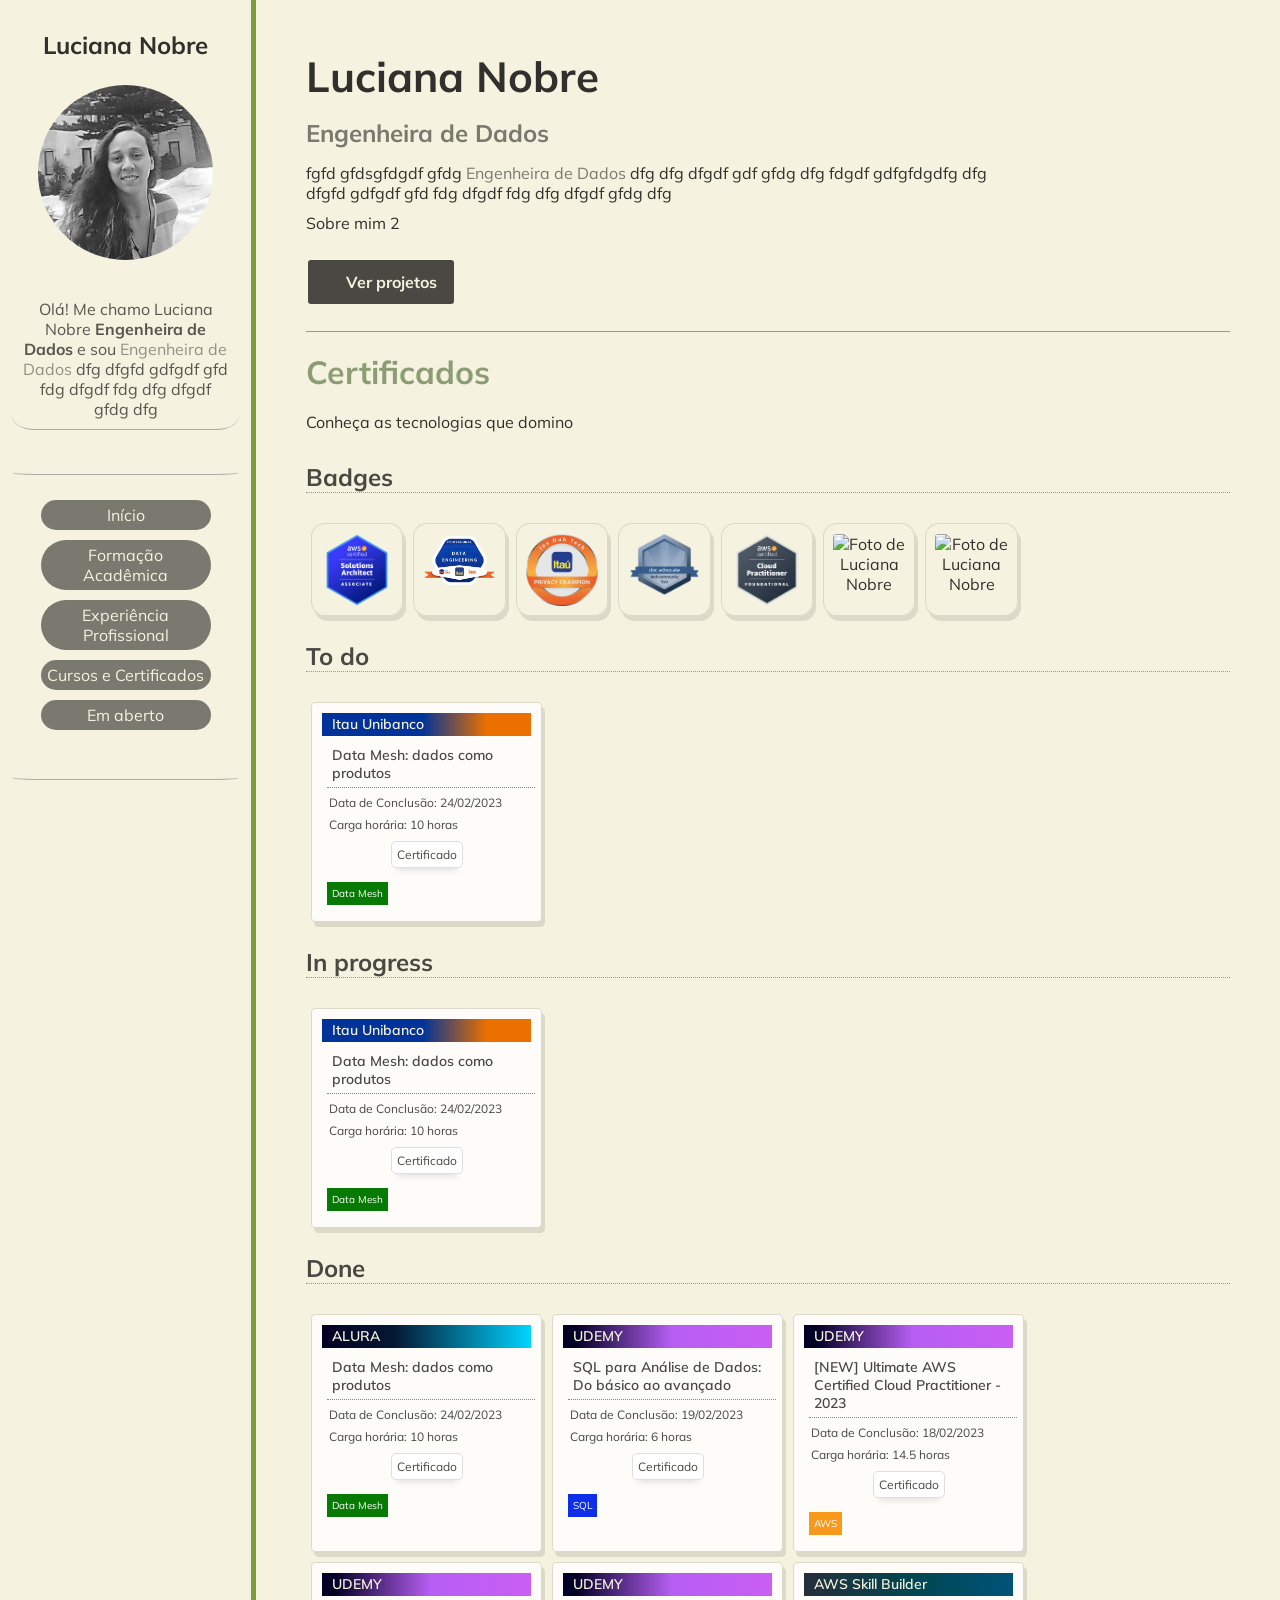
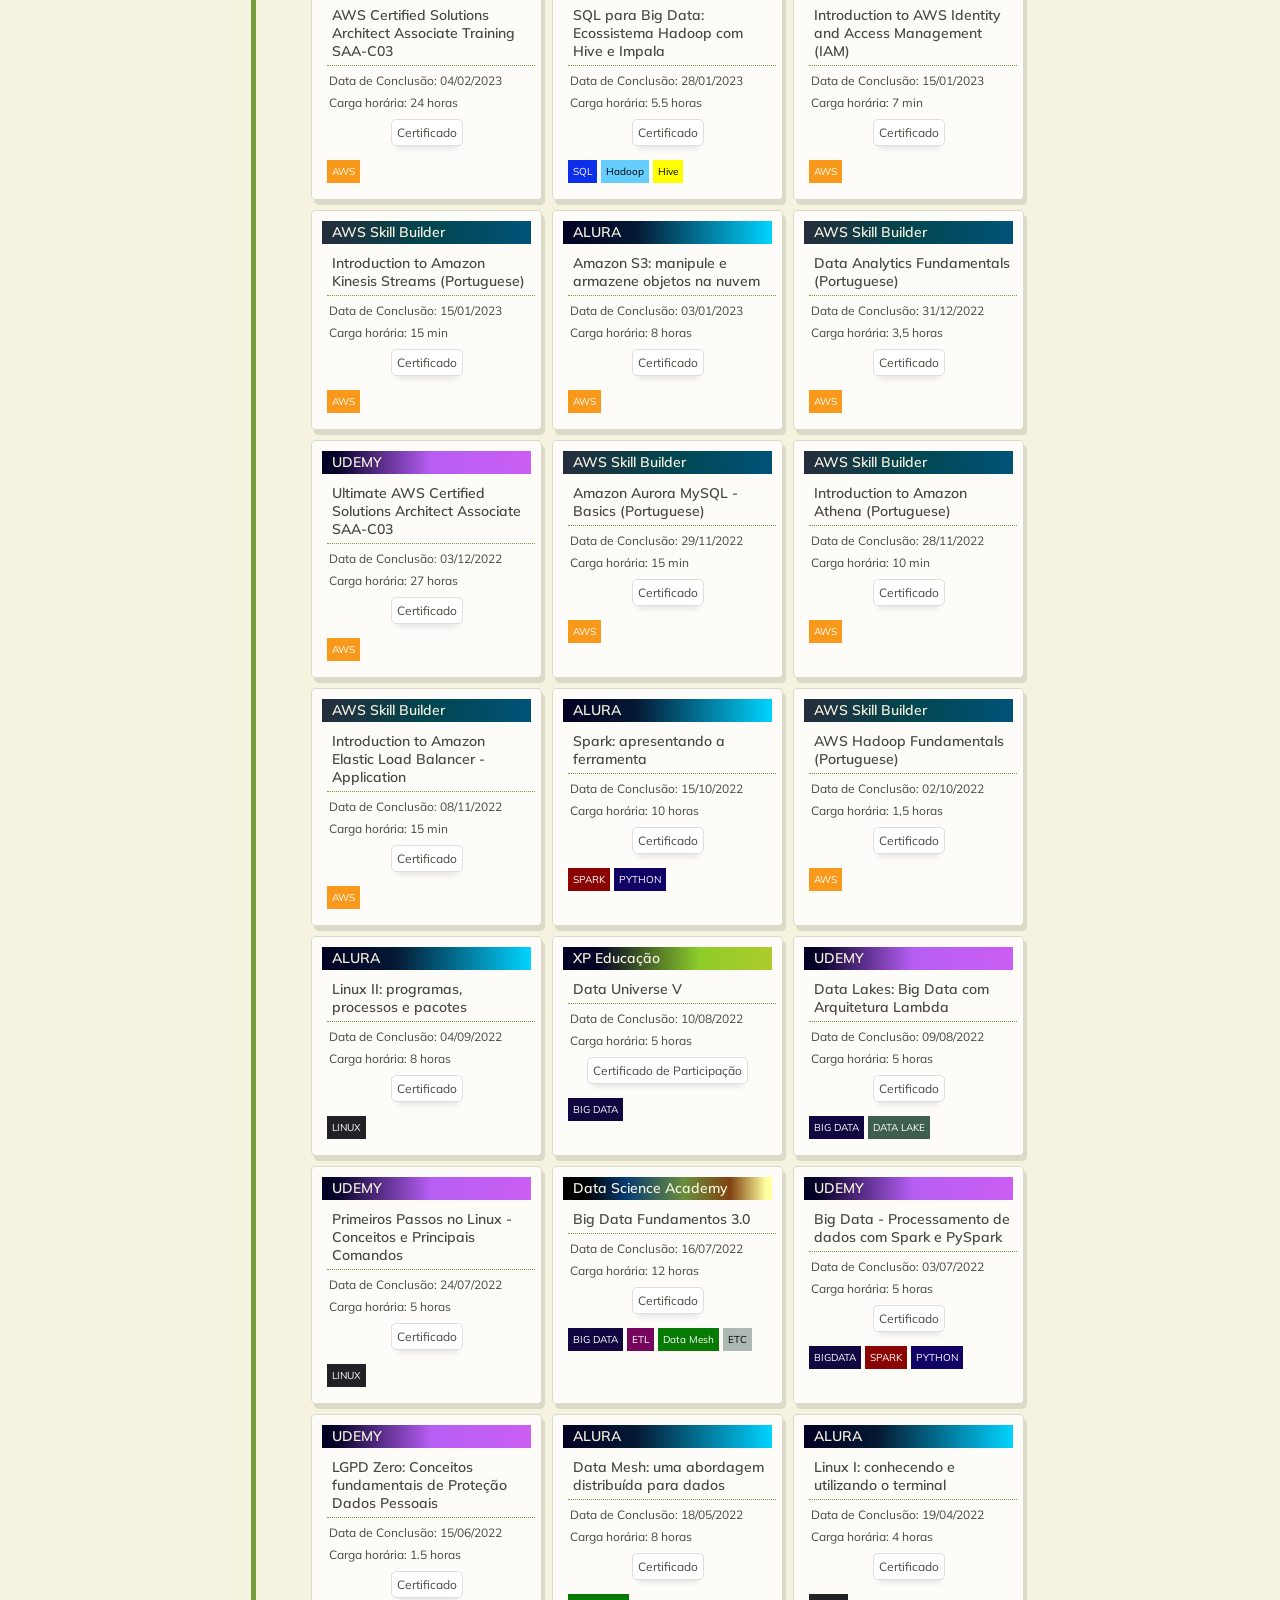
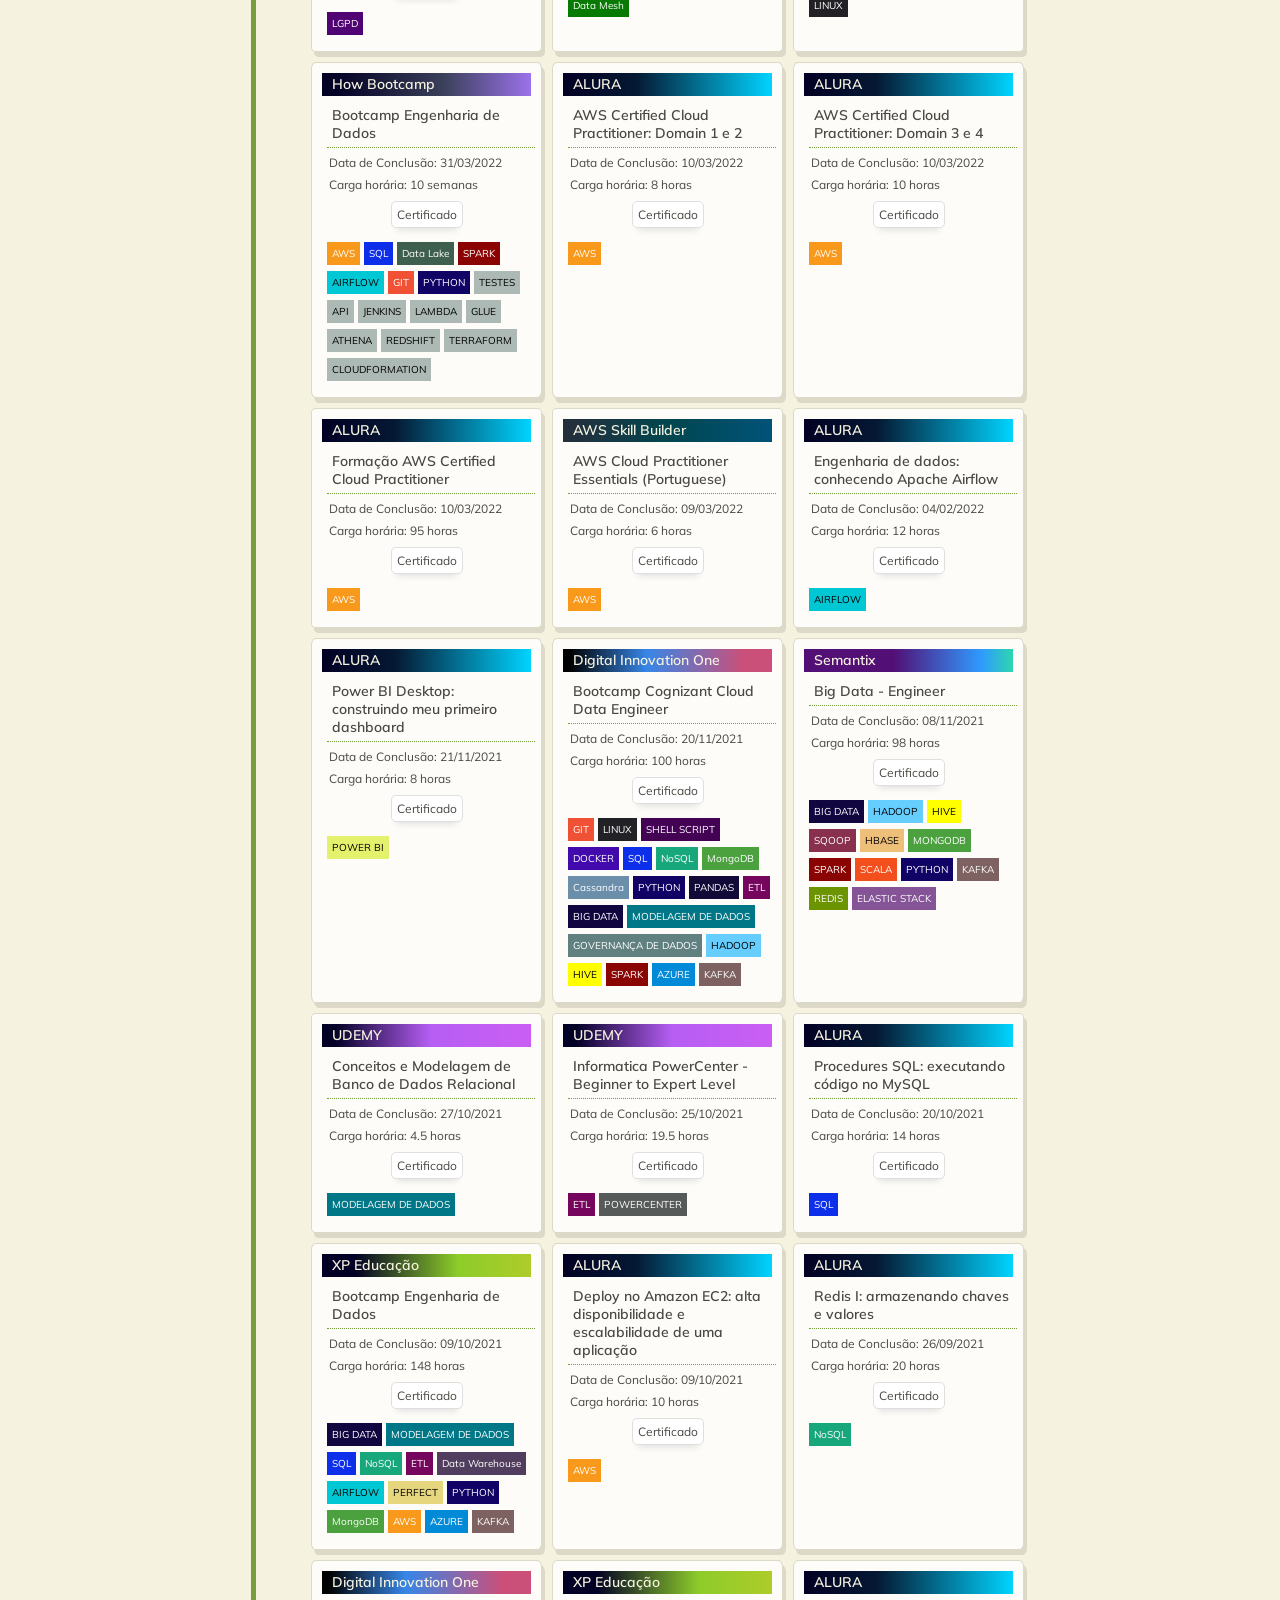
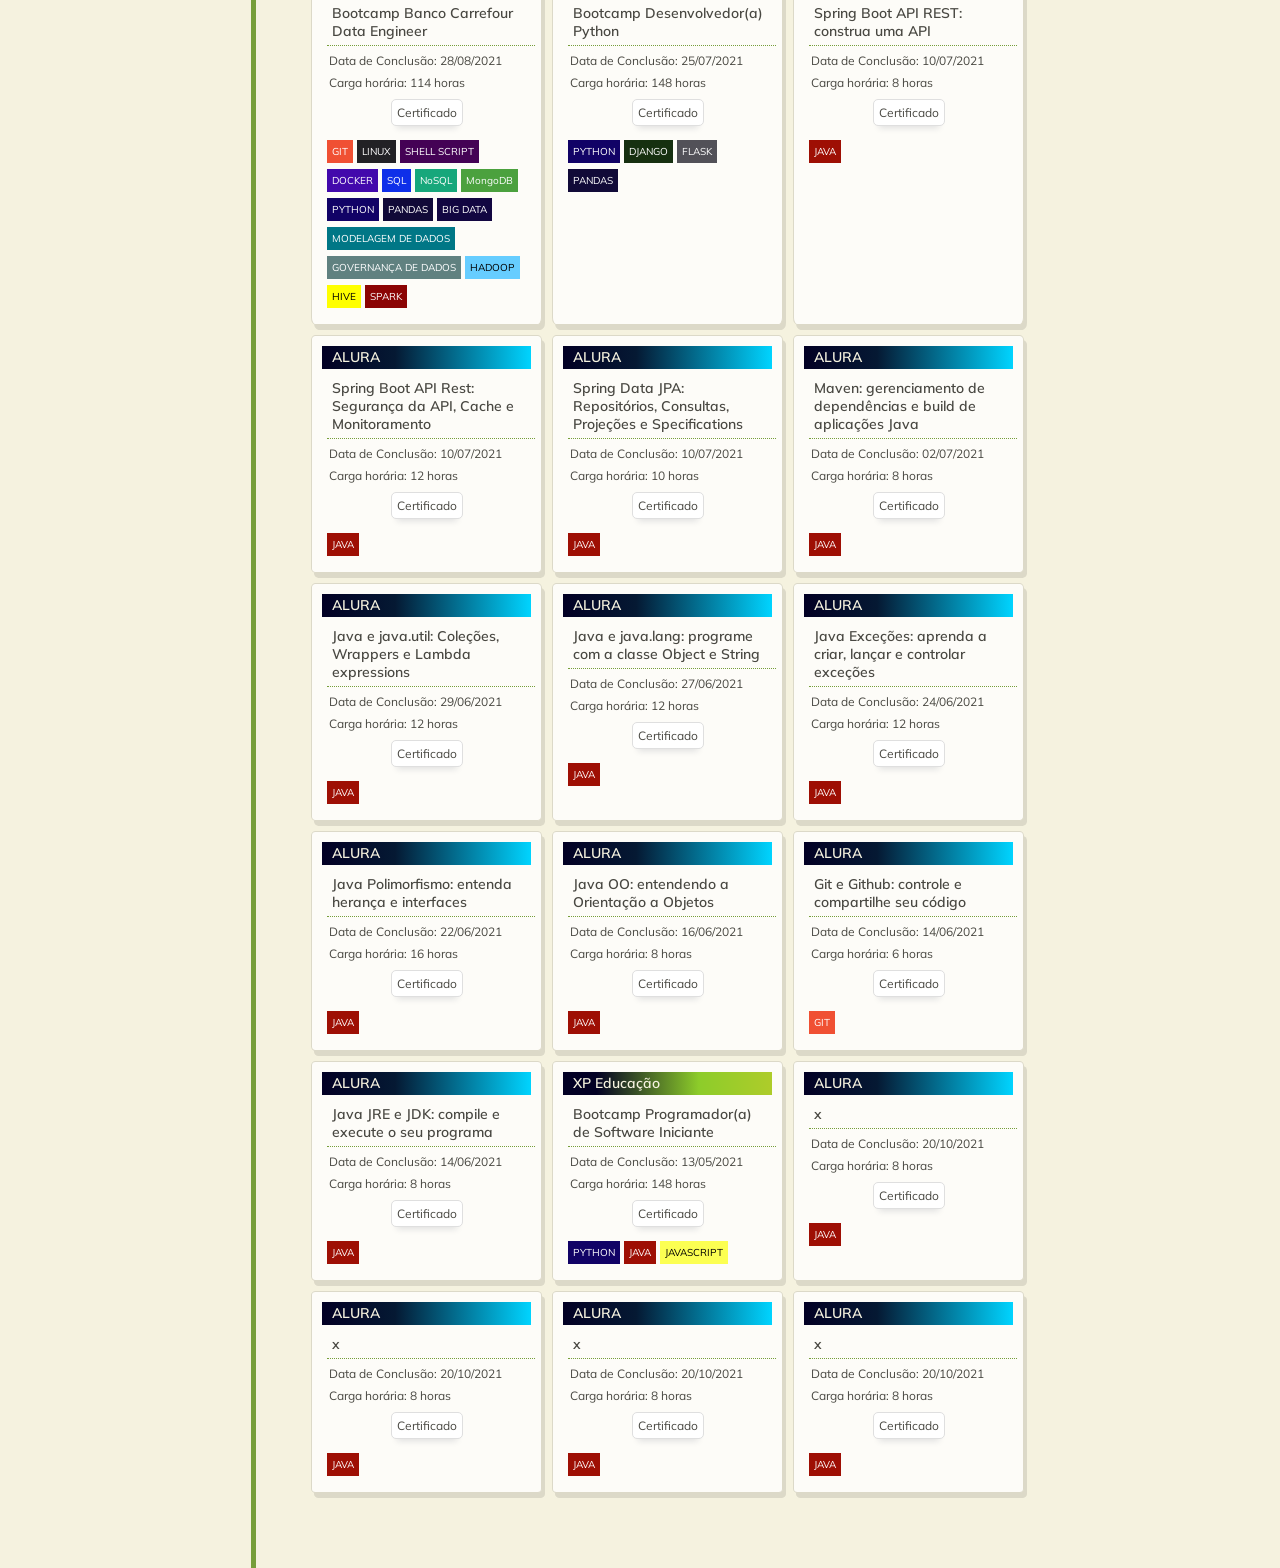
==== commit 7e66d2ab: "v1. pendente" ====
--- a/cursoss.html
+++ b/cursoss.html
@@ -21,21 +21,24 @@
     
     <main id="container">
         <aside id="bio-container">
-           
+        
             <h2>Luciana Nobre</h2>
             <img id="bio-image" src="img/profile.png" alt="Foto de Luciana Nobre">
-
+            <p>Olá! Me chamo Luciana Nobre <b>Engenheira de Dados</b> e sou <span class="highlight">Engenheira de Dados</span>
+                dfg dfgfd gdfgdf gfd fdg dfgdf fdg dfg dfgdf gfdg
+                dfg</p>
+            <p id="welcome-text"></p>
+        
             <ul id="menu-container">
-                <li><a href="index.html" target="_blank">teste</a></li>
-                <li><a href="cursoss.html" target="_blank">Cursos</a></li>
-                <li><a href="#" target="_blank">teste</a></li>
-                <li><a href="#" target="_blank">teste</a></li>
-                <li><a href="#" target="_blank">teste</a></li>
+                <li><a href="index.html">Início</a></li>
+                <li><a href="formacao-academica.html">Formação Acadêmica</a></li>
+        
+                <li><a href="experiencia-profissional.html">Experiência Profissional </a></li>
+        
+                <li><a href="cursoss.html">Cursos e Certificados</a></li>
+                <li><a href="cursoss.html">Em aberto</a></li>
             </ul>
-
-
-            <p>Olá! Me chamo Luciana Nobre e sou <span class="highlight">Engenheira de Dados</span>
-            fgfd gfdsgfdgdf gfdg dfg dfg dfgdf gdf gfdg dfg fdgdf gdfgfdgdfg dfg dfgfd gdfgdf gfd fdg dfgdf fdg dfg dfgdf gfdg dfg</p>
+        
             <p id="welcome-text"></p>
             <ul id="social-container">
                 <li><a href="#" target="_blank"><ion-icon name="logo-linkedin"></ion-icon></a></li>
@@ -943,8 +946,7 @@
             <br>
 
 
-https://itau.udemy.com/course/git-e-github-do-basico-ao-avancado-c-gist-e-github-pages/learn/lecture/22155844#overview
-https://colorpalettes.net/color-palette-3173/
+
         </section>
     </main>
 
--- a/css/styles.css
+++ b/css/styles.css
@@ -247,6 +247,15 @@
     font-size: 32px;
     color:var(--main-color);
 }
+#edu-section-title {
+    
+    padding-top: 5px;
+    margin-bottom: 5px;
+    font-size: 18px;
+    color: #31302C;
+}
+
+
 
 #cert-section-title {
     border-bottom: 1px dotted var(--border-color);
@@ -297,6 +306,21 @@
 
 }
 
+
+#hardsoft-box {
+    flex: 1 1 49%;
+    max-width: 48%;
+    margin: 5px;
+    padding: 10px;
+    background-color: var(--cert-bg-color);
+    border: 1px solid var(--cert-border-color);
+    border-radius: 2%;
+    text-align: center;
+    box-shadow: 3px 5px var(--cert-border-color);
+    text-decoration: none;
+
+}
+
 #badge-box {
     flex: 1 1 10%;
     max-width: 10%;
@@ -385,6 +409,8 @@
     border-left: 5px solid var(--btn-color);
 }
 
+
+
 #skills-box i {
     font-size: 35px;
     margin-right: 10px;
@@ -497,6 +523,8 @@
     padding: 5px;
 }
 
+
+
 /* The actual timeline (the vertical ruler) */
 .timeline::after {
     content: '';
@@ -586,6 +614,40 @@
     color: #494842;
 }
 
+.content-education {
+    padding: 10px ;
+    background-color: #8c9d75;
+    
+   
+    
+    border-radius: 6px;
+    margin: 1px;
+
+    font-size: 12px;
+    color: #f5f2df;
+}
+
+.content-education .intern {
+   
+    background-color: #F5F2DF;
+    color:#494842;
+
+}
+
+#edu-box {
+    flex: 1 1 40%;
+    max-width: 40%;
+    margin: 5px;
+    padding: 5px;
+    background-color: var(--cert-bg-color);
+    border: 1px solid var(--cert-border-color);
+    border-radius: 2%;
+    
+    box-shadow: 3px 5px var(--cert-border-color);
+    text-decoration: none;
+
+}
+
 .content .intern {
     padding: 20px 30px;
     background-color: #ebe9de;
@@ -938,27 +1000,114 @@
 
 /* Container for skill bars */
 .container2 {
-    width: 100%;
+    margin: 5px;
+    display: inline-flex;
+    width: 70%;
     /* Full width */
-    background-color: #ddd;
+    background-color: #DCD9C8;
+    border: 1px solid #DCD9C8;
     /* Grey background */
 }
 
+.skill-section-title {
+
+    padding-top: 0px;
+    margin: 4px;
+    font-size: 14px;
+        display: inline-flex;
+            width: 70%;
+    font-weight: 400;
+    text-align: left;
+    color: #31302C;
+}
+
 .skills {
-    text-align: right;
+    text-align: center;
     /* Right-align text */
-    padding-top: 10px;
+    padding-top: 5px;
     /* Add top padding */
-    padding-bottom: 10px;
+    padding-bottom: 5px;
     /* Add bottom padding */
     color: white;
     /* White text color */
-    height: 20px;
-}
-
-.html {
+    height: 15px;
+}
+
+
+/* hard skill*/
+
+.muitoalto {
     width: 90%;
-    background-color: #04AA6D;
+    background-color: #8c9d75;
+}
+
+.alto {
+    width: 80%;
+    background-color: #8c9d75;
+}
+
+.intermediario {
+    width: 60%;
+    background-color: #8c9d75;
+}
+
+.baixo {
+    width: 45%;
+    background-color: #8c9d75;
+}
+
+.muitobaixo {
+    width: 30%;
+    background-color: #8c9d75;
+}
+
+
+
+/* soft skill*/
+
+.iniciativa {
+    width: 89%;
+    background-color: #769E3A;
+}
+
+.autonomia {
+    width: 86%;
+    background-color: #769E3A;
+}
+
+.colaboracao {
+    width: 92%;
+    background-color: #769E3A;
+}
+
+.comunicacao {
+    width: 83%;
+    background-color: #769E3A;
+}
+
+.aprendizagem {
+    width: 96%;
+    background-color: #769E3A;
+}
+
+.capacidadeanalitica {
+    width: 92%;
+    background-color: #769E3A;
+}
+
+.pensamentoconceitual {
+    width: 85%;
+    background-color: #769E3A;
+}
+
+.pensamentocriativo {
+    width: 85%;
+    background-color: #769E3A;
+}
+
+.planejamentoorganizacao {
+    width: 90%;
+    background-color: #769E3A;
 }
 
 /* Green */
@@ -986,9 +1135,4 @@
 
 
 
-
-
-
-
-
-
+/* -------------------------------------------------------- */
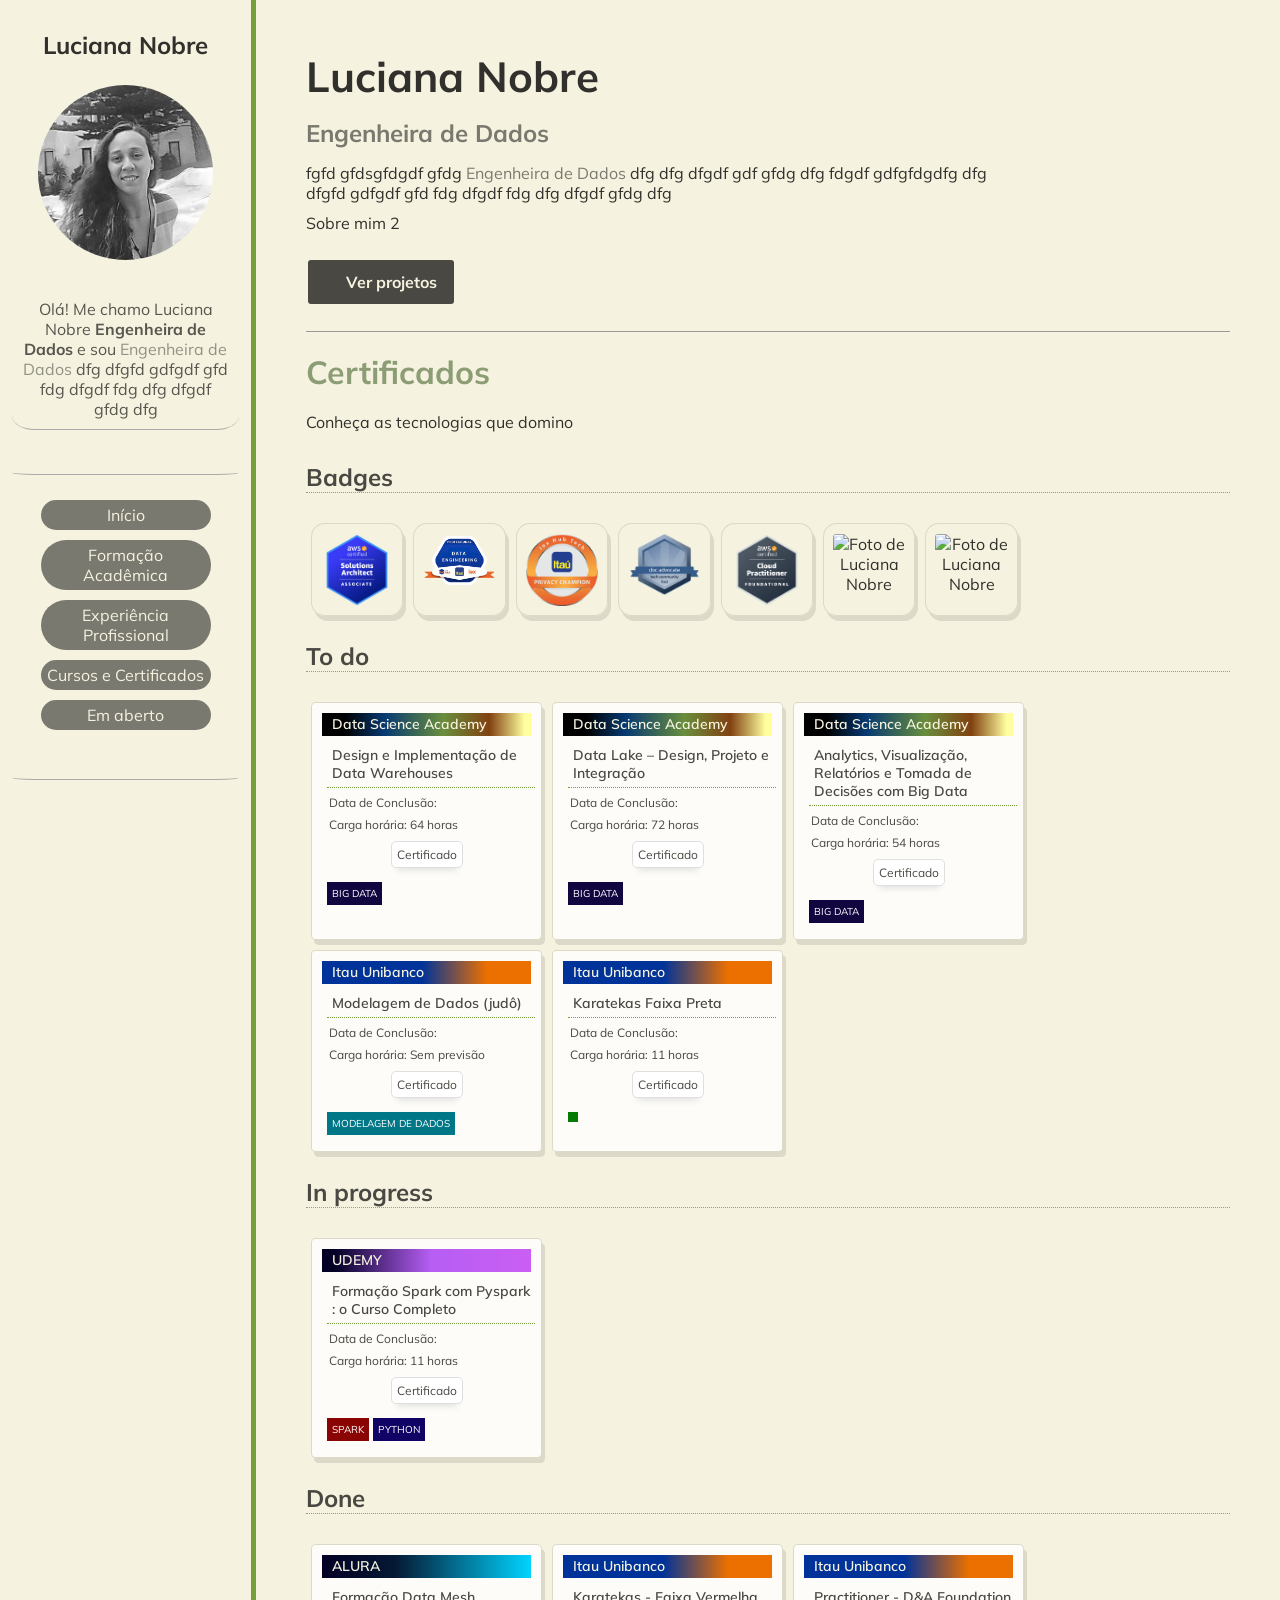
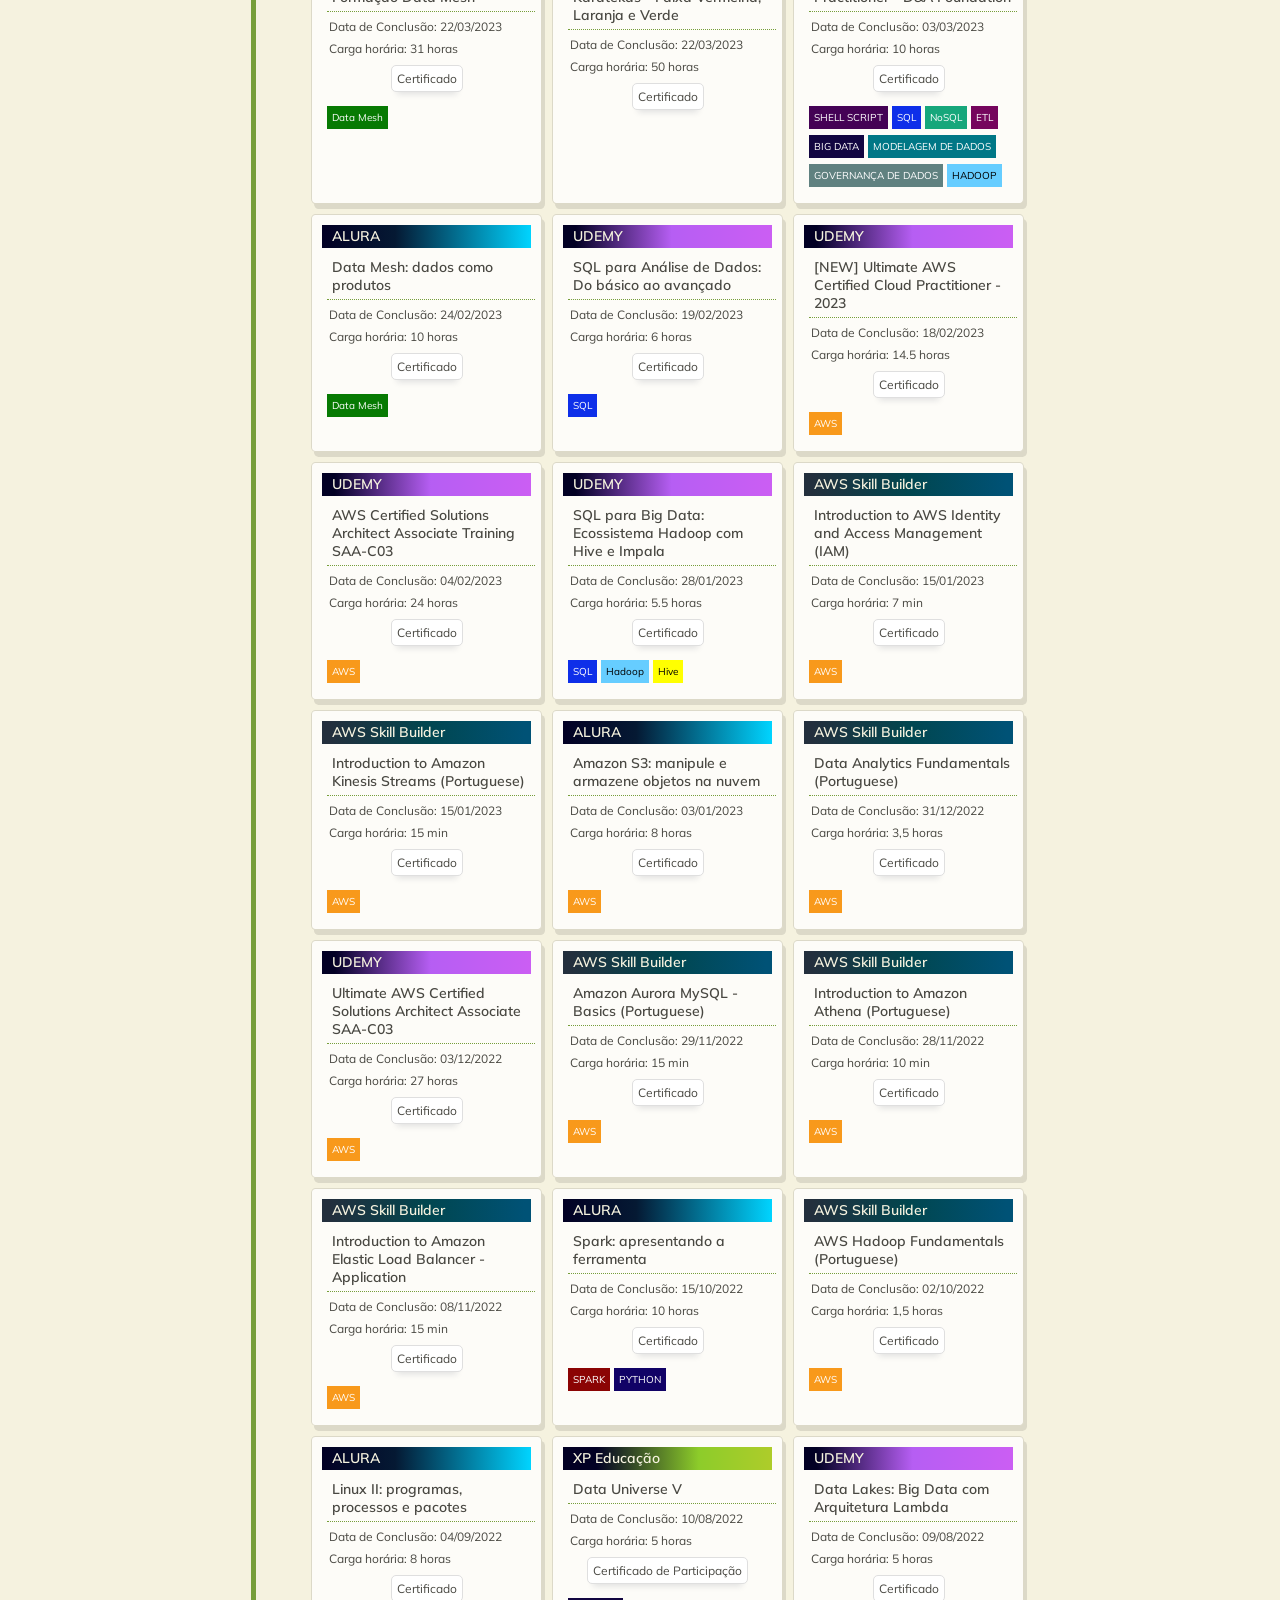
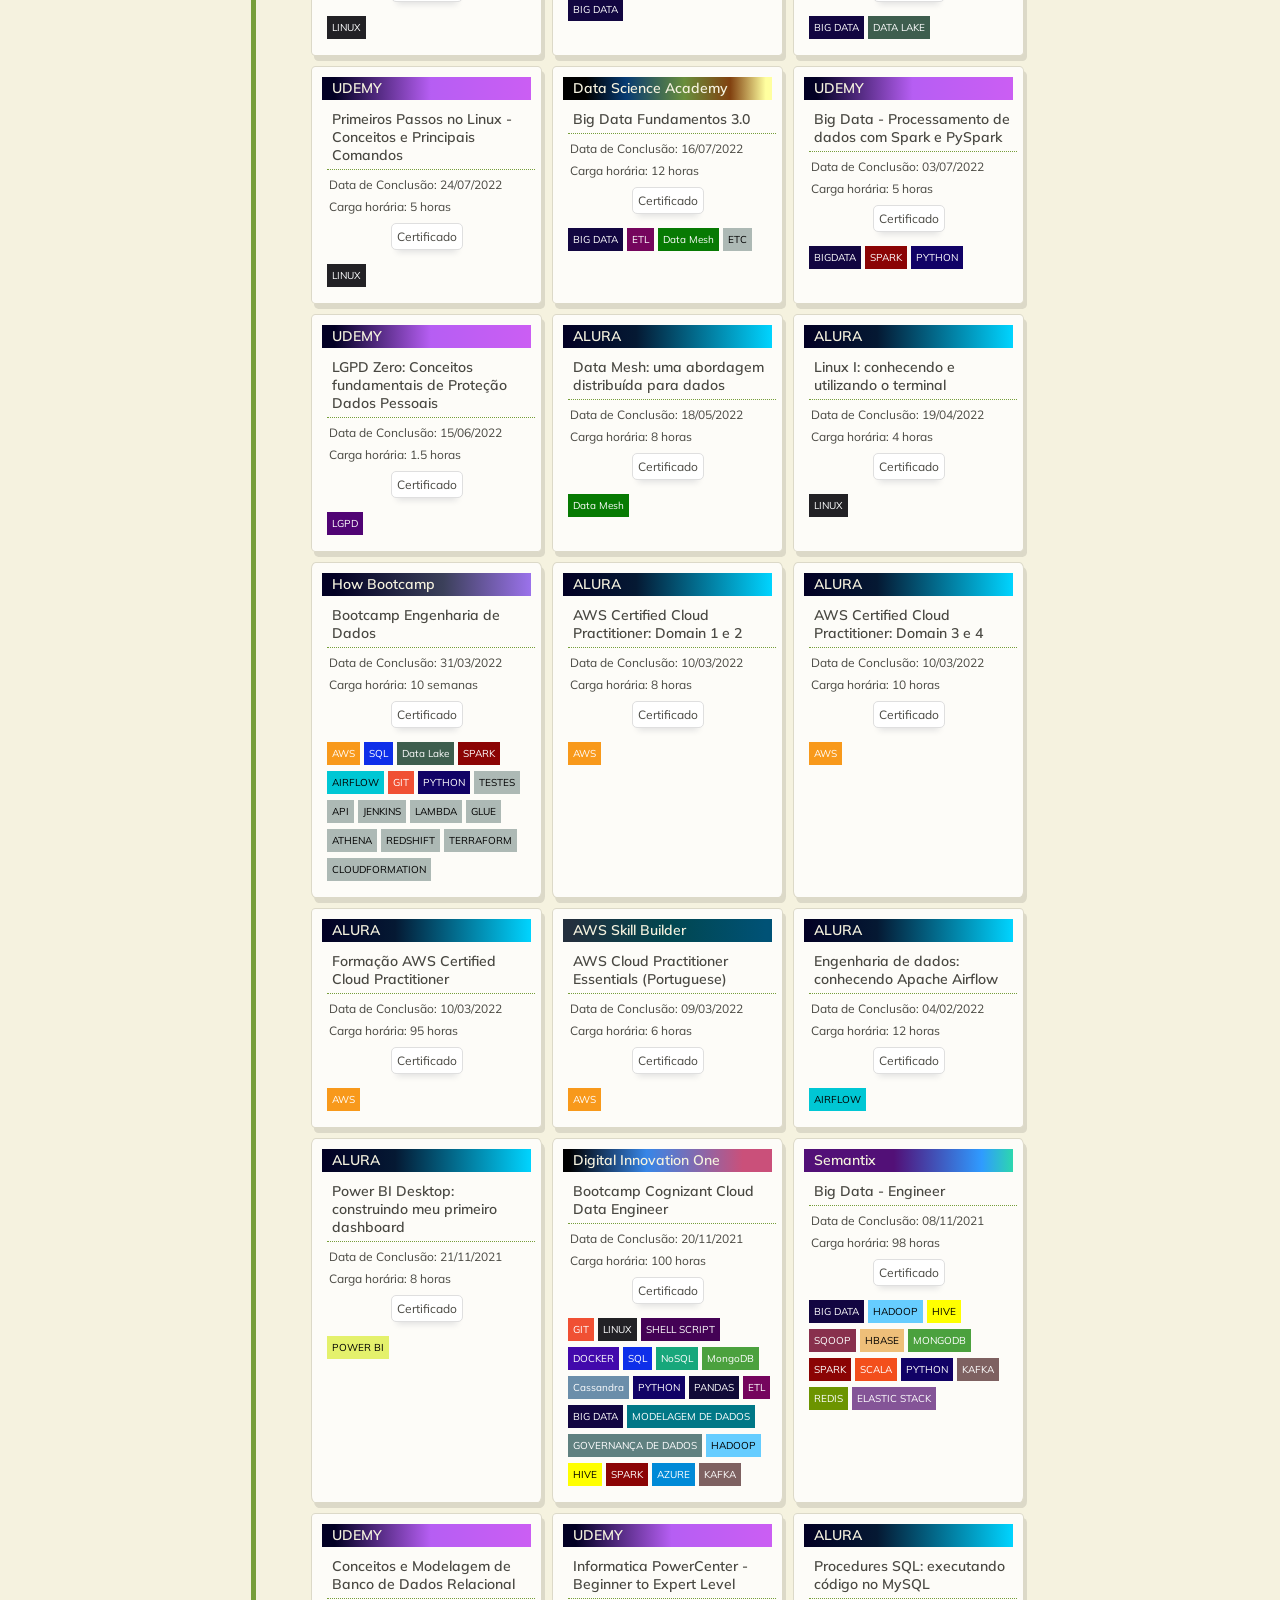
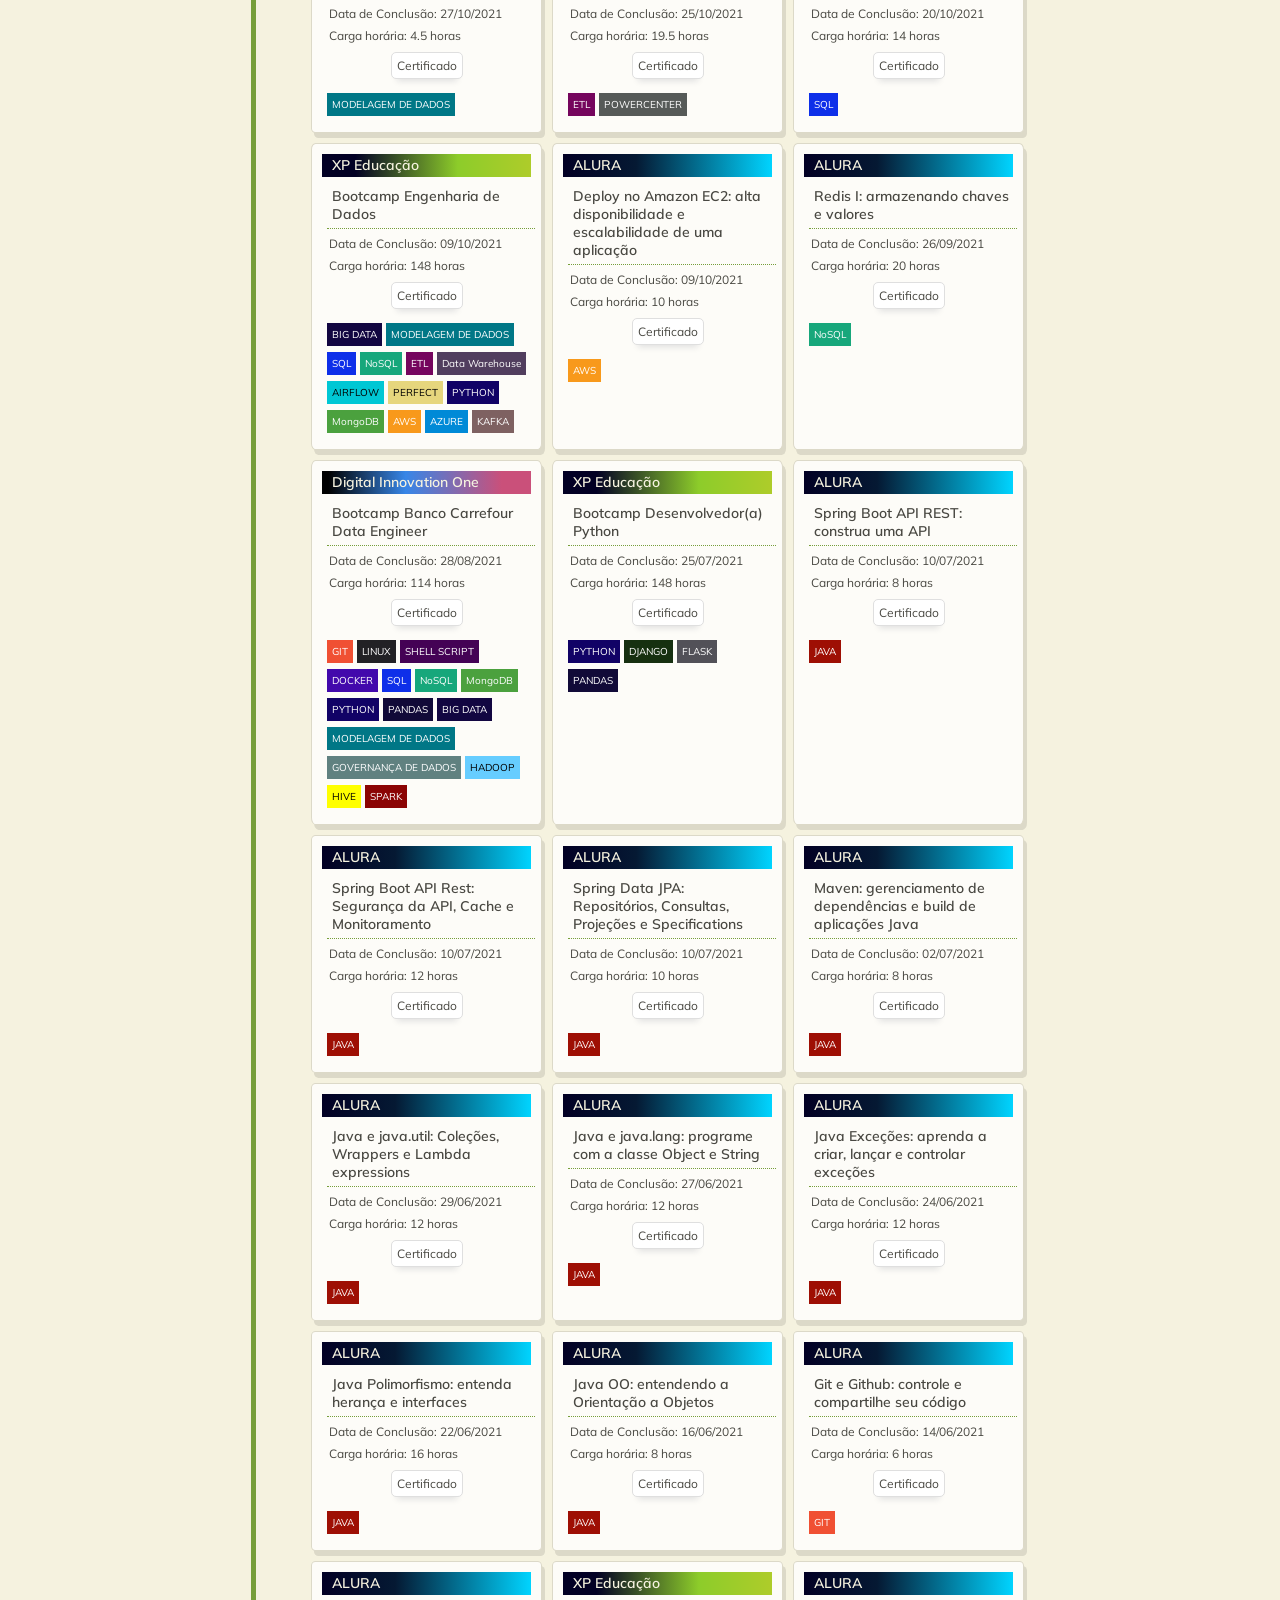
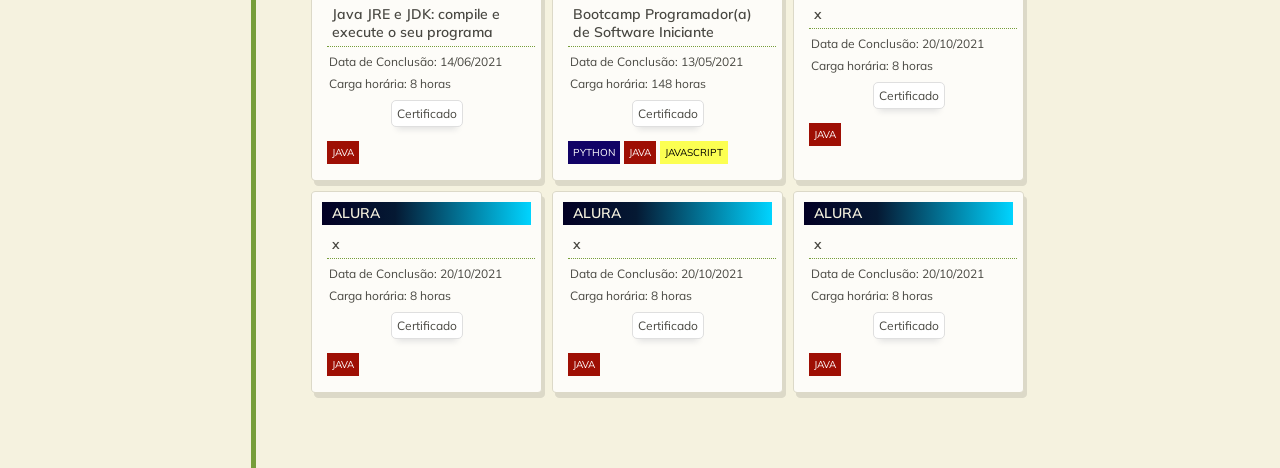
==== commit 62109ece: "atualização de cursos" ====
--- a/cursoss.html
+++ b/cursoss.html
@@ -99,18 +99,70 @@
 
             <div id="skills-container">
 
+                    <div id="cert-box">
+                        <p class="label-course dsa">Data Science Academy</p>
+                        <p class="cert-title">Design e Implementação de Data Warehouses
+                        </p>
+                        <p class="cert-origin">Data de Conclusão:  </p>
+                        <p class="cert-origin">Carga horária: 64 horas </p>
+                        <a href="img/cert/certificate-big-data-fundamentos-30-60ec7800e32fc38b555ace1e (1).pdf" target="_blank">
+                            <p class="cert-link">Certificado</p>
+                        </a>
+                        <p class="label-origin"><span class="label bigdata">BIG DATA</span>
+
+                        </p>
+                    </div>
+
+                    <div id="cert-box">
+                        <p class="label-course dsa">Data Science Academy</p>
+                        <p class="cert-title">Data Lake – Design, Projeto e Integração
+                        </p>
+                        <p class="cert-origin">Data de Conclusão:  </p>
+                        <p class="cert-origin">Carga horária: 72 horas </p>
+                        <a href="img/cert/certificate-big-data-fundamentos-30-60ec7800e32fc38b555ace1e (1).pdf" target="_blank">
+                            <p class="cert-link">Certificado</p>
+                        </a>
+                        <p class="label-origin"><span class="label bigdata">BIG DATA</span>
+
+                        </p>
+                    </div>
+
+                    <div id="cert-box">
+                        <p class="label-course dsa">Data Science Academy</p>
+                        <p class="cert-title">Analytics, Visualização, Relatórios e Tomada de Decisões com Big Data
+                        </p>
+                        <p class="cert-origin">Data de Conclusão:  </p>
+                        <p class="cert-origin">Carga horária: 54 horas </p>
+                        <a href="img/cert/certificate-big-data-fundamentos-30-60ec7800e32fc38b555ace1e (1).pdf" target="_blank">
+                            <p class="cert-link">Certificado</p>
+                        </a>
+                        <p class="label-origin"><span class="label bigdata">BIG DATA</span>
+     
+                        </p>
+                    </div>
 
                 <div id="cert-box">
                     <p class="label-course itau">Itau Unibanco</p>
-                    <p class="cert-title">Data Mesh: dados como produtos</p>
-                    <p class="cert-origin">Data de Conclusão: 24/02/2023 </p>
-                    <p class="cert-origin">Carga horária: 10 horas </p>
+                    <p class="cert-title">Modelagem de Dados (judô) </p>
+                    <p class="cert-origin">Data de Conclusão:  </p>
+                    <p class="cert-origin">Carga horária: Sem previsão </p>
                     <a href="https://cursos.alura.com.br/user/luciana-ramos-nobre/course/data-mesh-dados-produtos/certificate"
                         target="_blank">
                         <p class="cert-link">Certificado </p>
                     </a>
-                    <p class="label-origin"><span class="label datamesh">Data Mesh</span> </p>
+                    <p class="label-origin"><span class="label modelagem">MODELAGEM DE DADOS</span> </p>
                 </div>
+
+                    <div id="cert-box">
+                        <p class="label-course itau">Itau Unibanco</p>
+                        <p class="cert-title">Karatekas Faixa Preta</p>
+                        <p class="cert-origin">Data de Conclusão: </p>
+                        <p class="cert-origin">Carga horária: 11 horas </p>
+                        <a href="" target="_blank">
+                            <p class="cert-link">Certificado </p>
+                        </a>
+                        <p class="label-origin"><span class="label datamesh"></span> </p>
+                    </div>
 
             </div>
 
@@ -119,22 +171,70 @@
             <div id="skills-container">
 
 
-                    <div id="cert-box">
-                        <p class="label-course itau">Itau Unibanco</p>
-                        <p class="cert-title">Data Mesh: dados como produtos</p>
-                        <p class="cert-origin">Data de Conclusão: 24/02/2023 </p>
-                        <p class="cert-origin">Carga horária: 10 horas </p>
-                        <a href="https://cursos.alura.com.br/user/luciana-ramos-nobre/course/data-mesh-dados-produtos/certificate"
-                            target="_blank">
-                            <p class="cert-link">Certificado </p>
-                        </a>
-                        <p class="label-origin"><span class="label datamesh">Data Mesh</span> </p>
+
+
+                    <div id="cert-box">
+                        <p class="label-course udemy">UDEMY</p>
+                        <p class="cert-title">Formação Spark com Pyspark : o Curso Completo</p>
+                        <p class="cert-origin">Data de Conclusão:  </p>
+                        <p class="cert-origin">Carga horária: 11 horas </p>
+                        <a href="https://itau.udemy.com/certificate/UC-559fff94-4fc5-4fc1-8f27-d34866e75a86/" target="_blank">
+                            <p class="cert-link">Certificado</p>
+                        </a>
+                        <p class="label-origin"><span class="label spark">SPARK</span>
+                            <span class="label python">PYTHON</span>
+                        </p>
                     </div>
 
             </div>
 
             <h3 id="cert-section-title">Done</h3>
                 <div id="skills-container">
+
+                    <div id="cert-box">
+                        <p class="label-course alura">ALURA</p>
+                        <p class="cert-title">Formação Data Mesh</p>
+                        <p class="cert-origin">Data de Conclusão: 22/03/2023 </p>
+                        <p class="cert-origin">Carga horária: 31 horas </p>
+                        <a href="https://cursos.alura.com.br/user/luciana-ramos-nobre/degree-data-mesh-501722/certificate"
+                            target="_blank">
+                            <p class="cert-link">Certificado </p>
+                        </a>
+                        <p class="label-origin"><span class="label datamesh">Data Mesh</span> </p>
+                    </div>
+                    <div id="cert-box">
+                        <p class="label-course itau">Itau Unibanco</p>
+                        <p class="cert-title">Karatekas - Faixa Vermelha, Laranja e Verde</p>
+                        <p class="cert-origin">Data de Conclusão: 22/03/2023 </p>
+                        <p class="cert-origin">Carga horária: 50 horas </p>
+                        <a href="" target="_blank">
+                            <p class="cert-link">Certificado</p>
+                        </a>
+                        <p class="label-origin">
+                        </p>
+                    </div>
+                    <div id="cert-box">
+                        <p class="label-course itau">Itau Unibanco</p>
+                        <p class="cert-title">Practitioner - D&A Foundation</p>
+                        <p class="cert-origin">Data de Conclusão: 03/03/2023 </p>
+                        <p class="cert-origin">Carga horária: 10 horas </p>
+                        <a href="https://brasilopenbadge.com.br/pages/badge/5432f9d7d13ec3a70ec572147dd58be8"
+                            target="_blank">
+                            <p class="cert-link">Certificado </p>
+                        </a>
+                        <p class="label-origin">
+                            <span class="label shell">SHELL SCRIPT</span>
+                            <span class="label sql">SQL</span>
+                            <span class="label nosql">NoSQL</span>
+                            <span class="label etl">ETL</span>
+                            <span class="label bigdata">BIG DATA</span>
+                            <span class="label modelagem">MODELAGEM DE DADOS</span>
+                            <span class="label governanca">GOVERNANÇA DE DADOS</span>
+                            <span class="label hadoop">HADOOP</span>
+                            </p>
+                    </div>
+
+
                     <div id="cert-box">
                         <p class="label-course alura">ALURA</p>
                         <p class="cert-title">Data Mesh: dados como produtos</p>
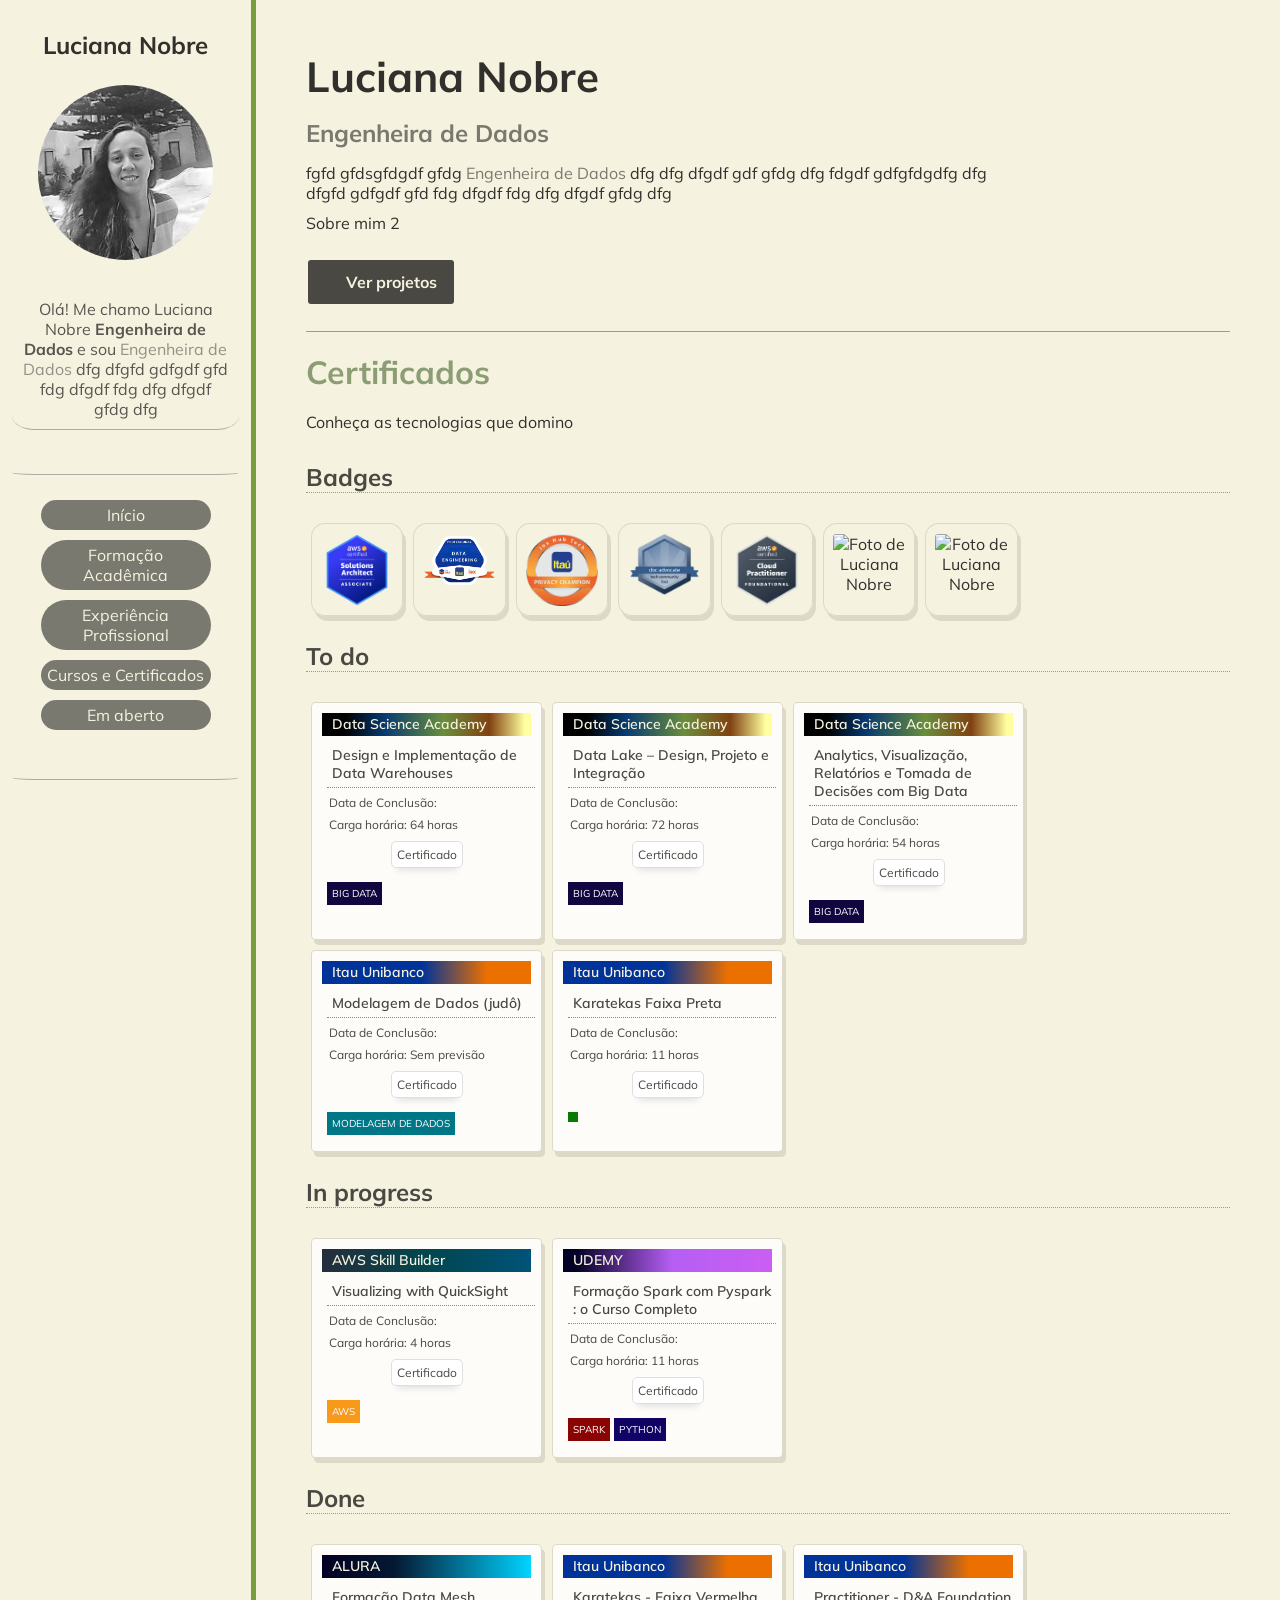
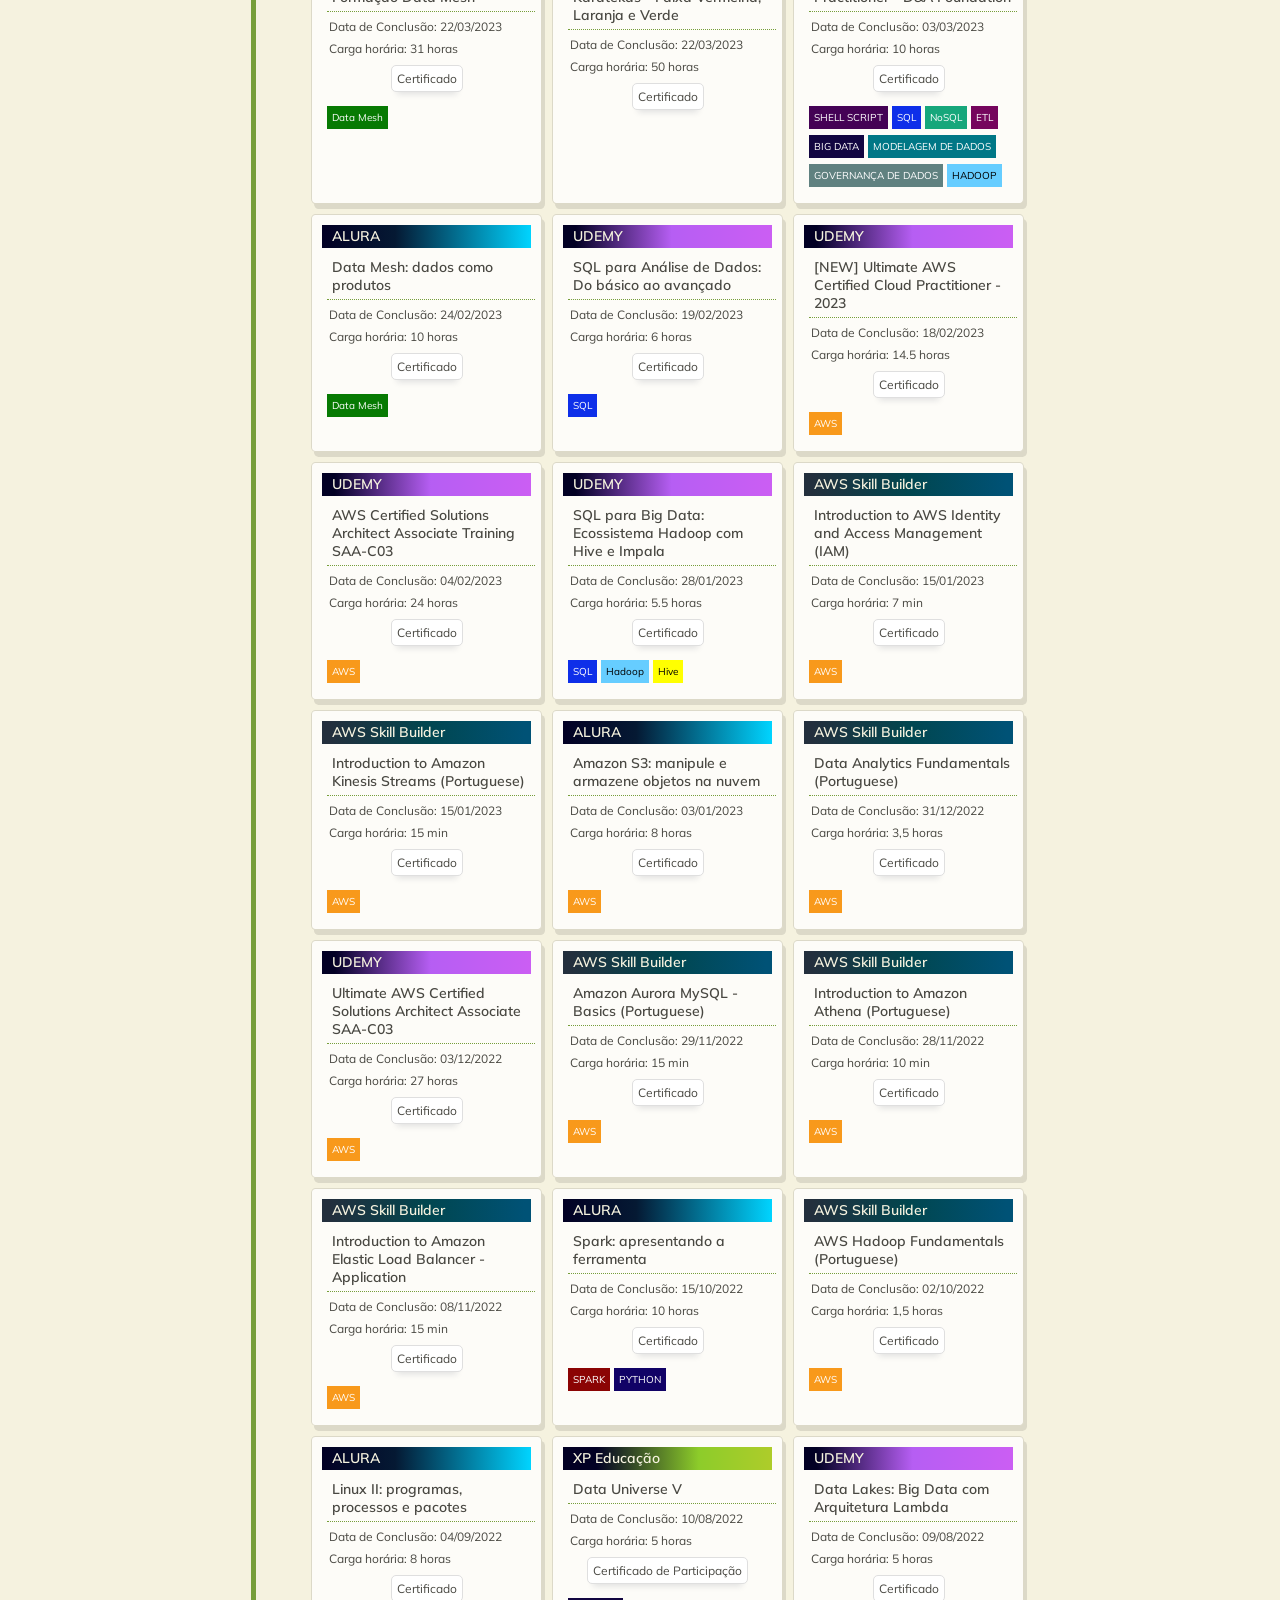
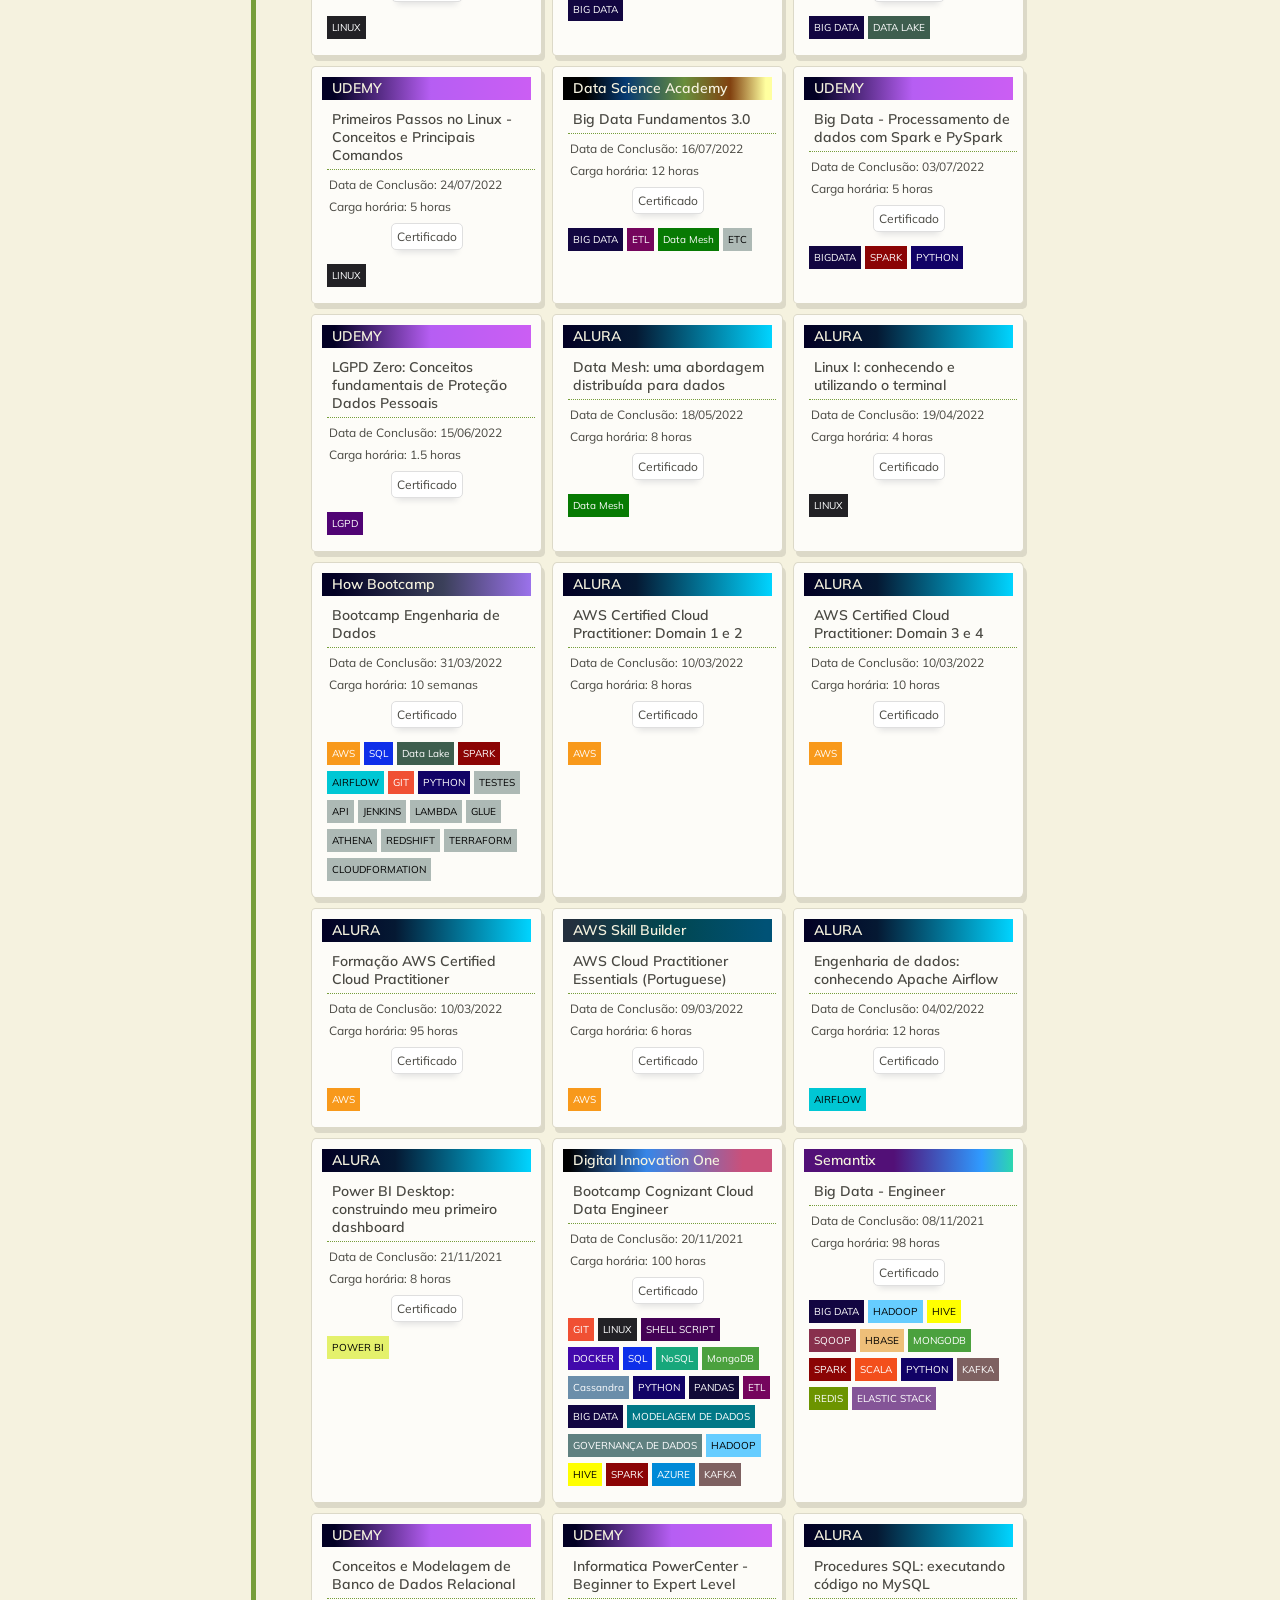
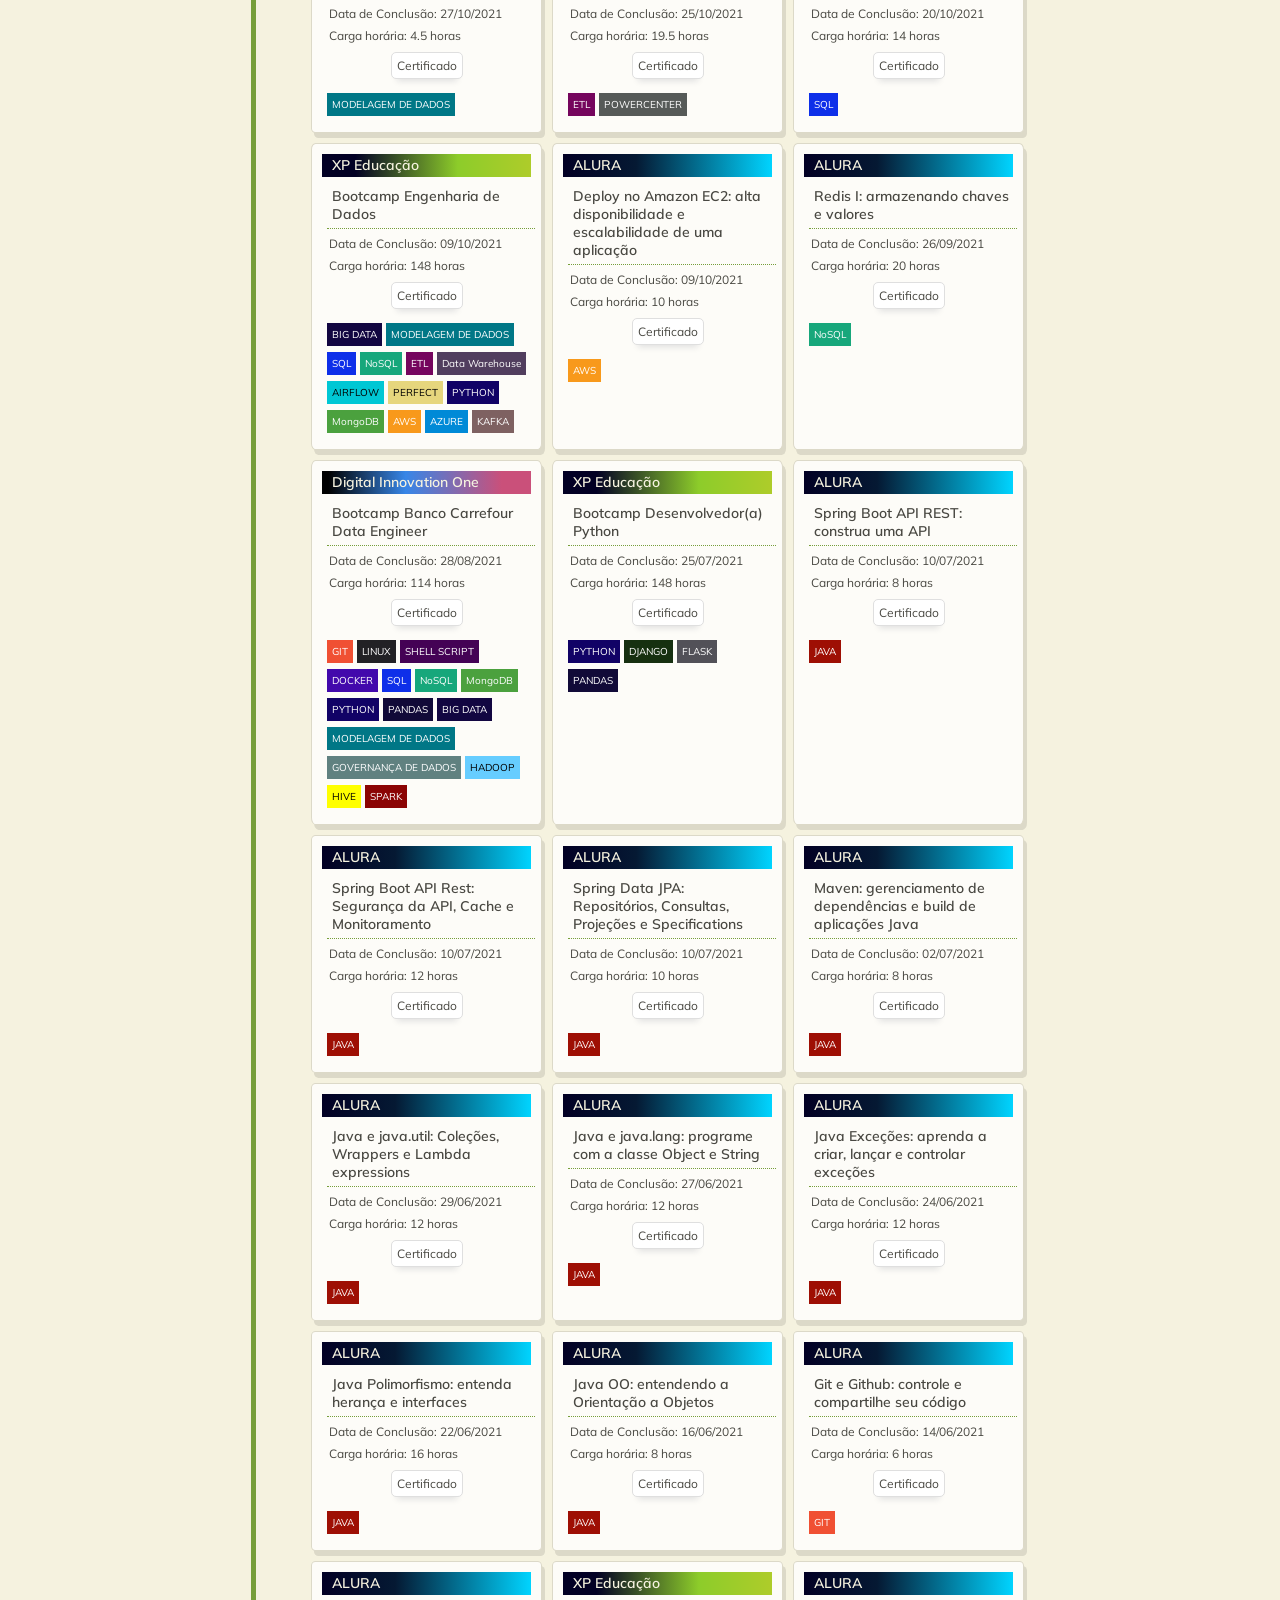
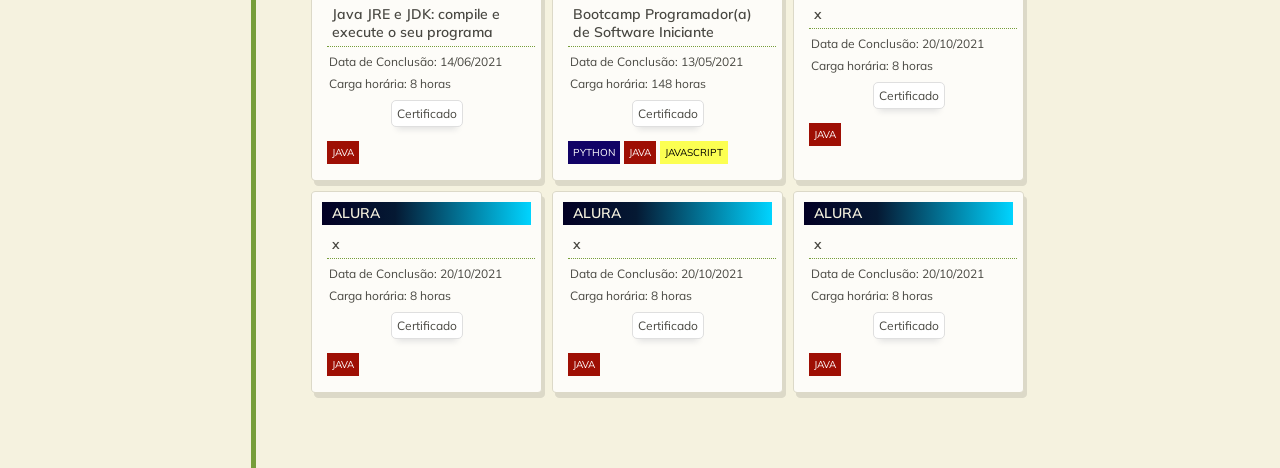
==== commit f5ecab0e: "atualização de cursos" ====
--- a/cursoss.html
+++ b/cursoss.html
@@ -170,7 +170,17 @@
             <h3 id="cert-section-title">In progress</h3>
             <div id="skills-container">
 
-
+                    <div id="cert-box">
+                        <p class="label-course awssb">AWS Skill Builder</p>
+                        <p class="cert-title">Visualizing with QuickSight</p>
+                        <p class="cert-origin">Data de Conclusão:  </p>
+                        <p class="cert-origin">Carga horária: 4 horas</p>
+                        <a href="img/cert/Introduction to AWS Identity and Access Management (IAM)120_3_795036_1673816313_AWS Course Completion Certificate.pdf"
+                            target="_blank">
+                            <p class="cert-link">Certificado </p>
+                        </a>
+                        <p class="label-origin"><span class="label aws">AWS</span> </p>
+                    </div>
 
 
                     <div id="cert-box">
